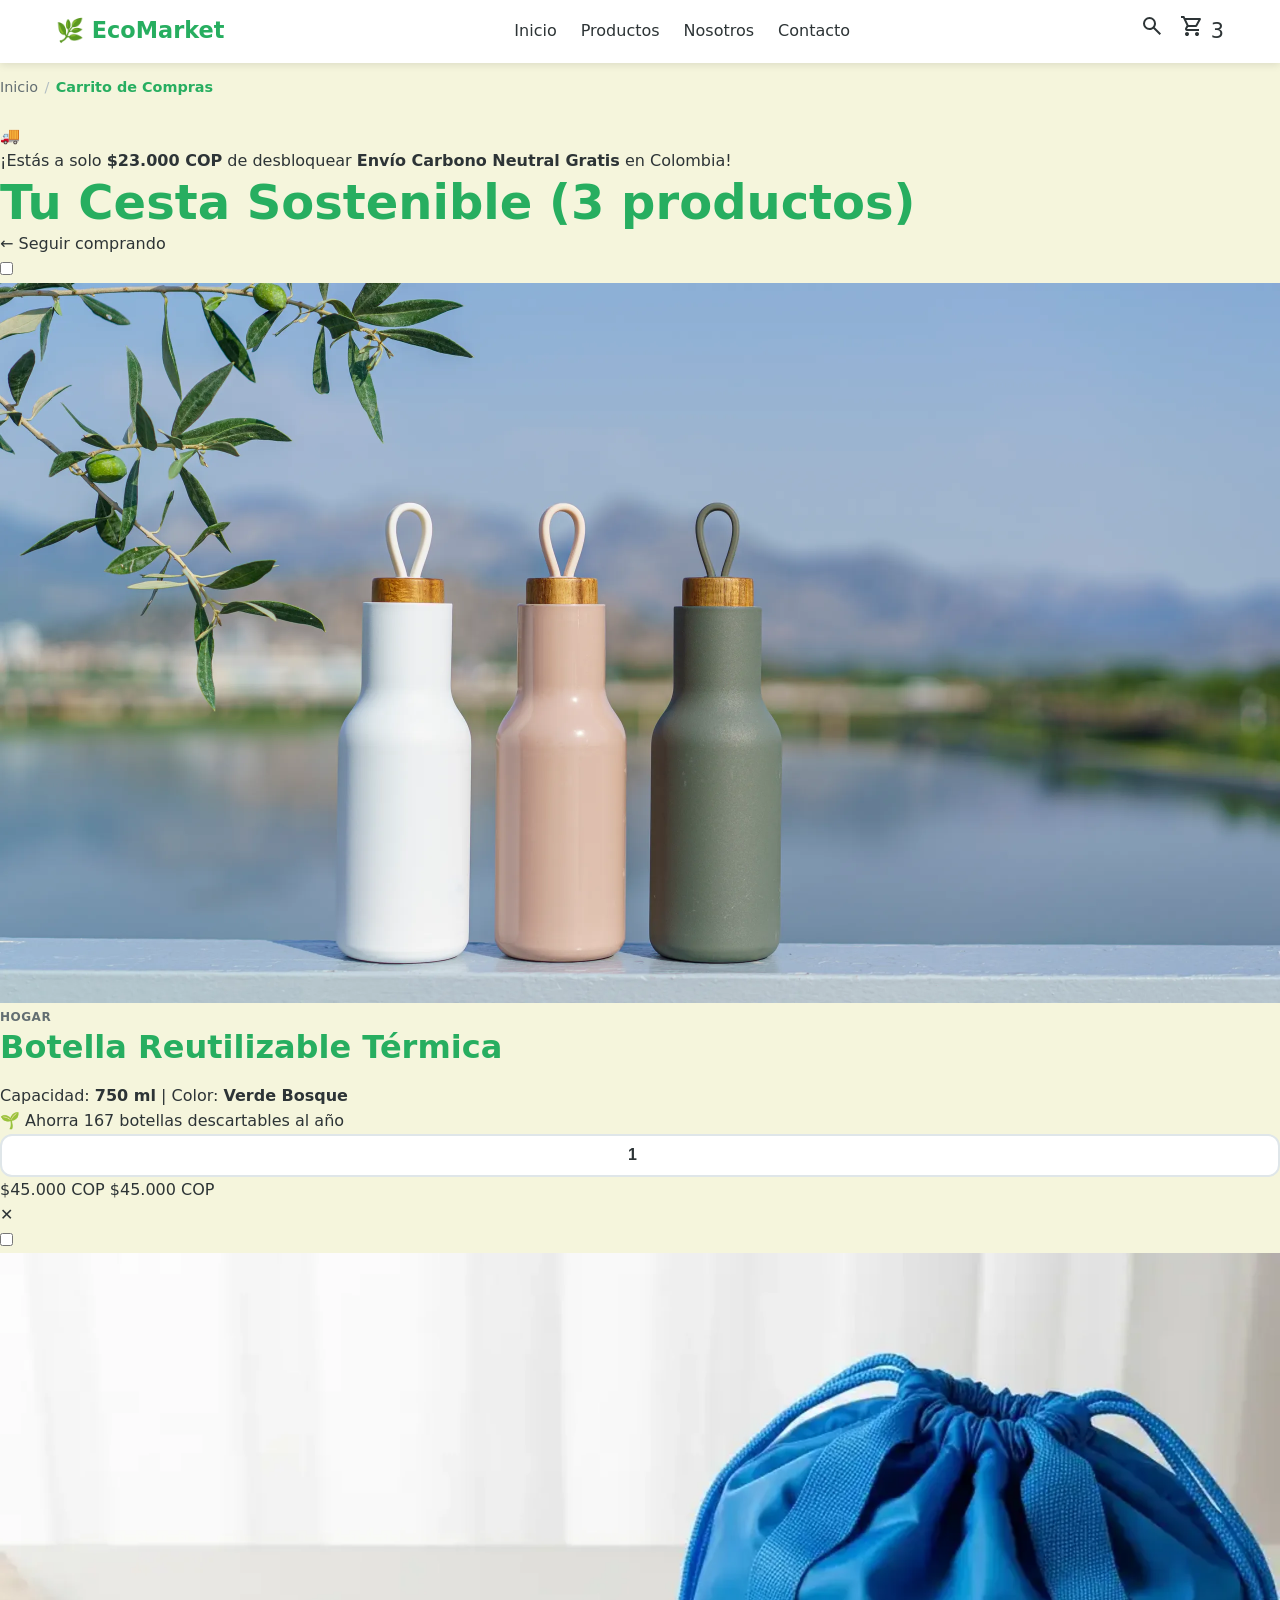
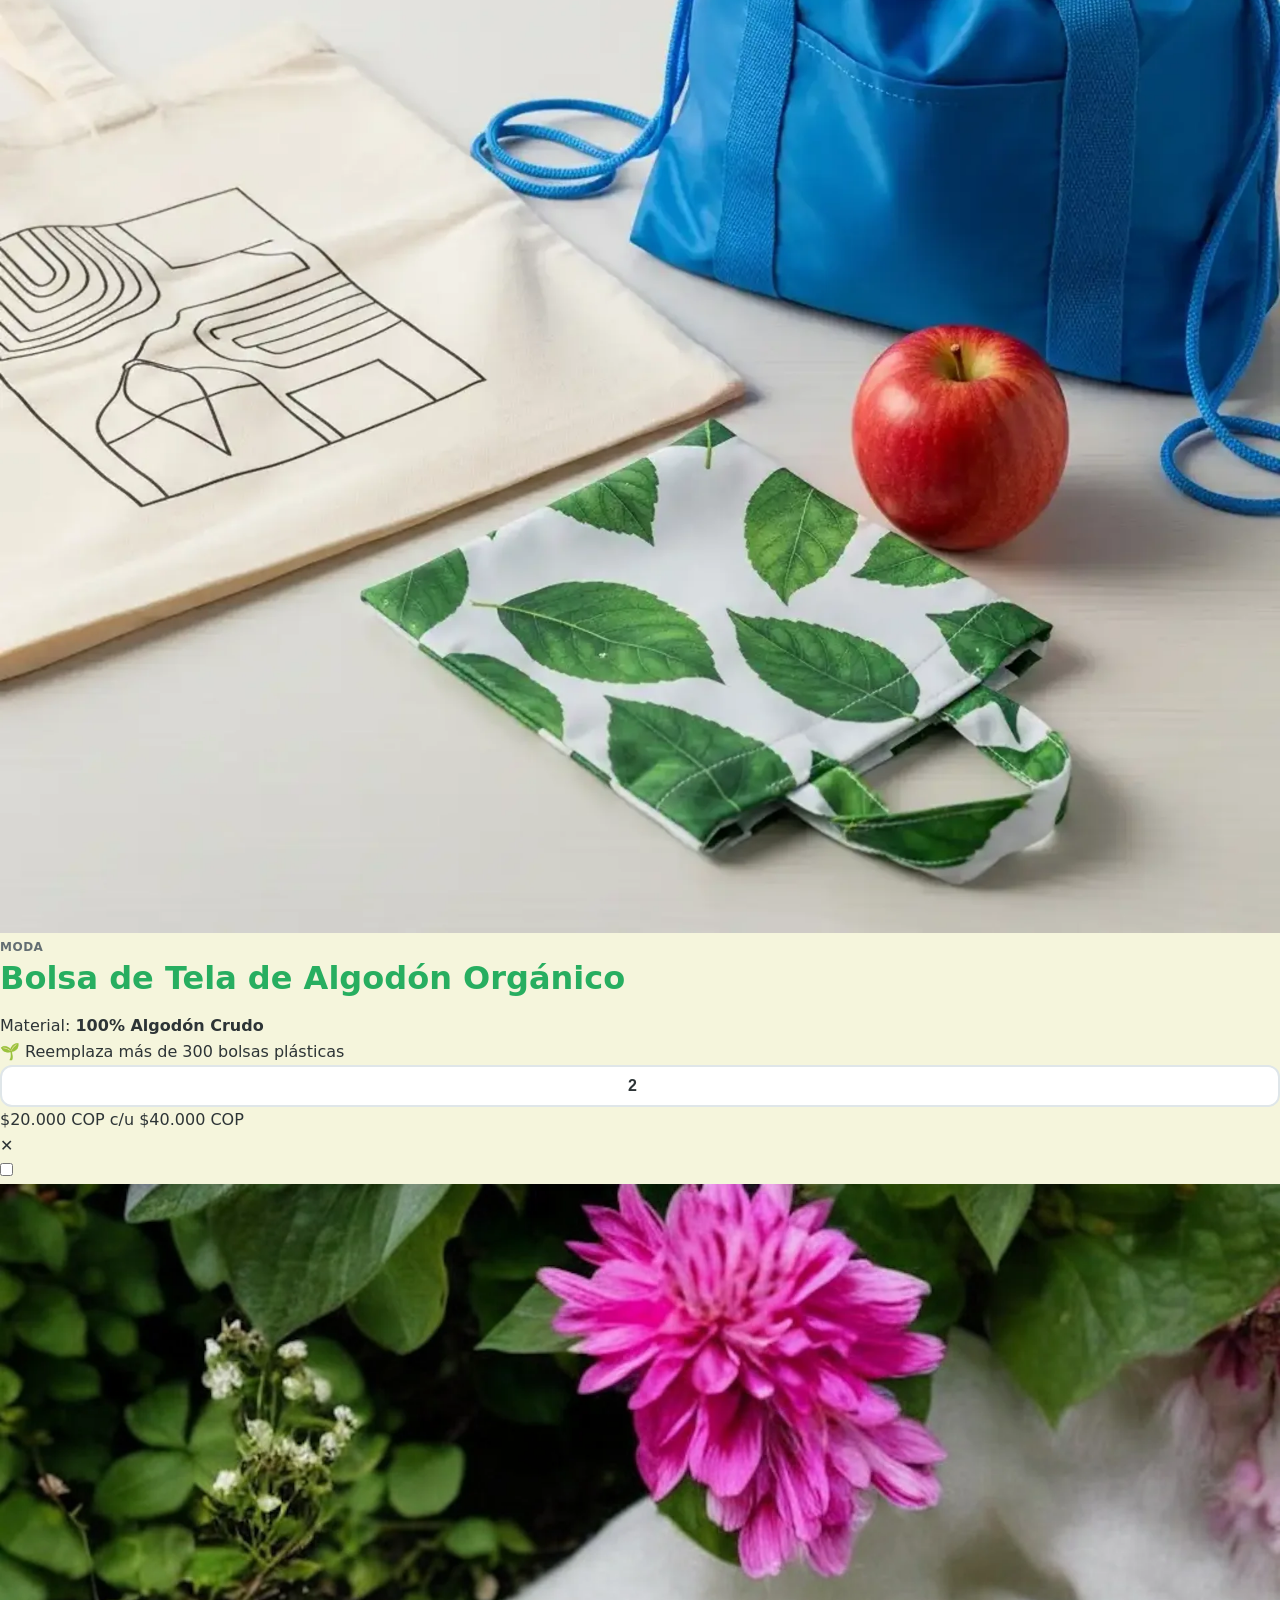
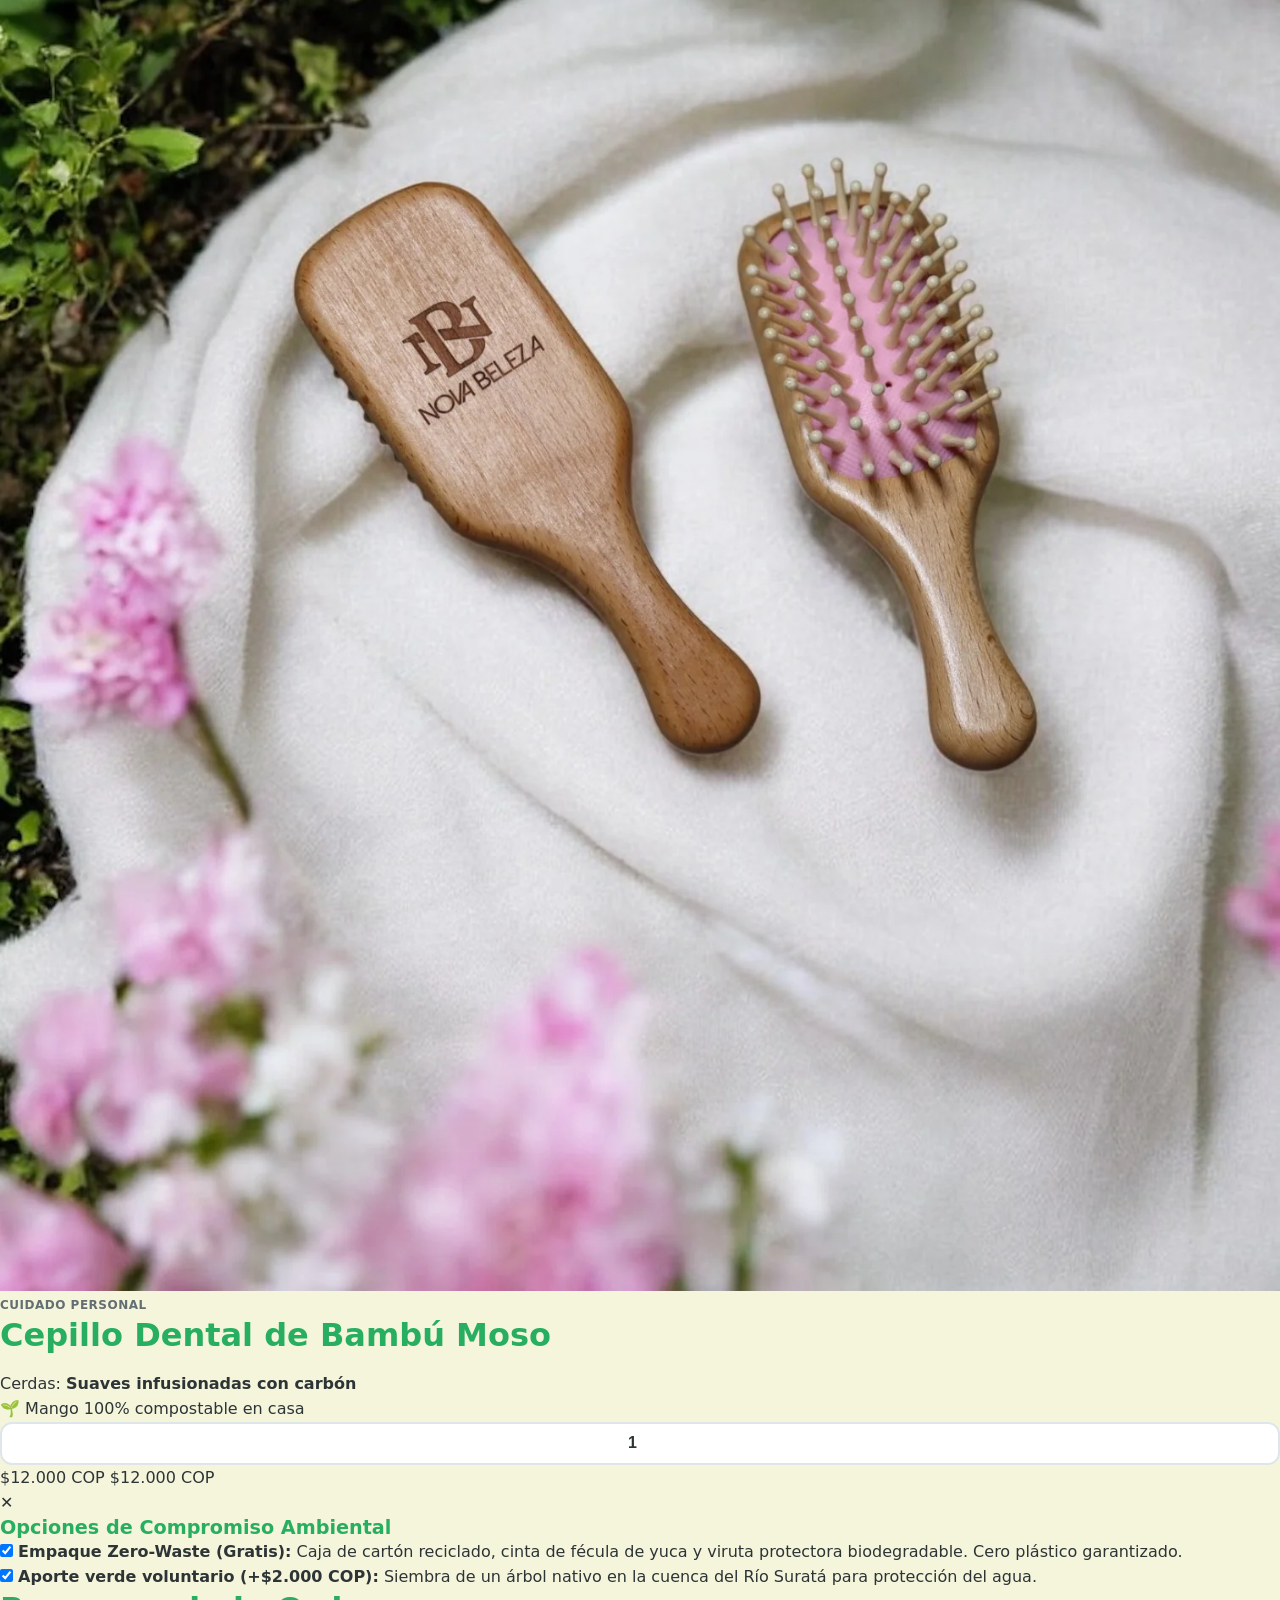
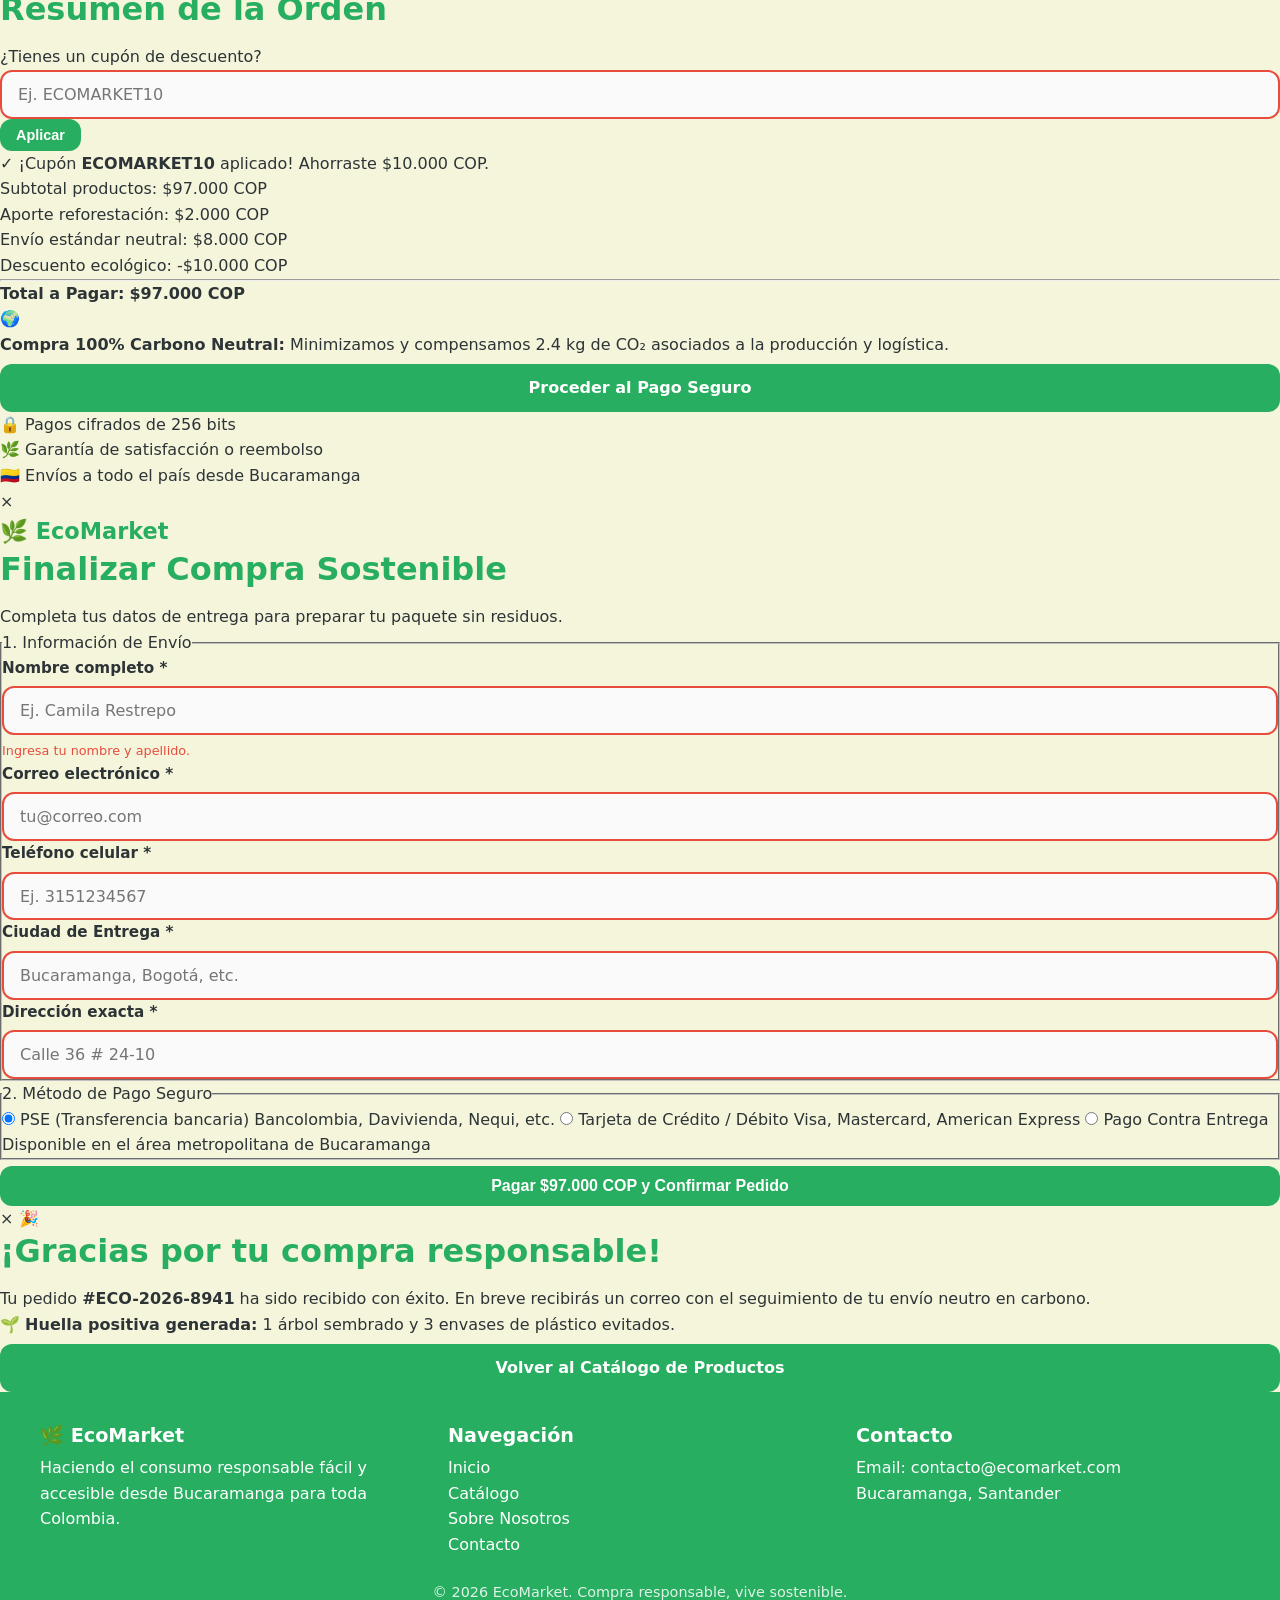
==== views/carrito.html @ 063dbfdc "feat(carrito): crear estructura semántica HTML para la vista del carrito de compras (views/carrito.h" ====
<!DOCTYPE html>
<html lang="es">
<head>
  <meta charset="UTF-8">
  <meta name="viewport" content="width=device-width, initial-scale=1.0">
  <meta name="description" content="Tu carrito de compras en EcoMarket. Revisa tus productos sostenibles y prepárate para un envío carbono neutral.">
  <title>EcoMarket | Carrito de Compras</title>
  <link rel="stylesheet" href="../css/main.css">
  <link rel="stylesheet" href="../css/layout.css">
  <link rel="stylesheet" href="../css/components.css">
  <link rel="stylesheet" href="../css/animations.css">
</head>
<body>

  <!-- Encabezado común -->
  <header class="header">
    <div class="header__inner">
      <a href="../index.html" class="logo">🌿 EcoMarket</a>

      <nav class="nav" aria-label="Navegación principal">
        <ul>
          <li><a href="../index.html">Inicio</a></li>
          <li><a href="productos.html">Productos</a></li>
          <li><a href="sobre-nosotros.html">Nosotros</a></li>
          <li><a href="contacto.html">Contacto</a></li>
        </ul>
      </nav>

      <div class="header__acciones">
        <a href="productos.html#buscador" aria-label="Buscar">
          <svg xmlns="http://www.w3.org/2000/svg" height="24px" viewBox="0 -960 960 960" width="24px" fill="currentColor"><path d="M784-120 532-372q-30 24-69 38t-83 14q-109 0-184.5-75.5T120-580q0-109 75.5-184.5T380-840q109 0 184.5 75.5T640-580q0 44-14 83t-38 69l252 252-56 56ZM380-400q75 0 127.5-52.5T560-580q0-75-52.5-127.5T380-760q-75 0-127.5 52.5T200-580q0 75 52.5 127.5T380-400Z"/></svg>
        </a>
        <a href="carrito.html" class="carrito-enlace activo" aria-label="Carrito de compras con 3 artículos">
          <svg xmlns="http://www.w3.org/2000/svg" height="24px" viewBox="0 -960 960 960" width="24px" fill="currentColor"><path d="M223.5-103.5Q200-127 200-160t23.5-56.5Q247-240 280-240t56.5 23.5Q360-193 360-160t-23.5 56.5Q313-80 280-80t-56.5-23.5Zm400 0Q600-127 600-160t23.5-56.5Q647-240 680-240t56.5 23.5Q760-193 760-160t-23.5 56.5Q713-80 680-80t-56.5-23.5ZM246-720l96 200h280l110-200H246Zm-38-80h590q23 0 35 20.5t1 41.5L692-482q-11 20-29.5 31T622-440H324l-44 80h480v80H280q-45 0-68-39.5t-2-78.5l54-98-144-304H40v-80h130l38 80Zm134 280h280-280Z"/></svg>
          <span class="carrito-contador">3</span>
        </a>
      </div>
    </div>
  </header>

  <main class="carrito-page">
    <!-- Migas de pan (Breadcrumbs) -->
    <nav class="migas-pan" aria-label="Ruta de navegación">
      <div class="migas-pan__inner">
        <a href="../index.html">Inicio</a>
        <span class="migas-pan__separador">/</span>
        <span aria-current="page">Carrito de Compras</span>
      </div>
    </nav>

    <!-- Barra de progreso para Envío Gratis -->
    <section class="envio-progreso-card" aria-label="Progreso para envío gratis">
      <div class="envio-progreso__texto">
        <span class="envio-icono">🚚</span>
        <p>¡Estás a solo <strong>$23.000 COP</strong> de desbloquear <strong>Envío Carbono Neutral Gratis</strong> en Colombia!</p>
      </div>
      <div class="barra-contenedor" role="progressbar" aria-valuenow="77" aria-valuemin="0" aria-valuemax="100">
        <div class="barra-relleno" style="width: 77%;"></div>
      </div>
    </section>

    <div class="carrito-layout">

      <!-- Columna Izquierda: Lista de Artículos -->
      <section class="carrito-articulos-seccion" aria-labelledby="titulo-carrito">
        <div class="carrito-articulos-header">
          <h1 id="titulo-carrito">Tu Cesta Sostenible (3 productos)</h1>
          <a href="productos.html" class="link-seguir-comprando">← Seguir comprando</a>
        </div>

        <div class="carrito-lista">

          <!-- Checkboxes ocultos para eliminar items en Pure CSS -->
          <input type="checkbox" id="eliminar-item-1" class="item-eliminar-check">
          <article class="carrito-item carrito-item--1">
            <img class="carrito-item__img" src="../img/products/Botella_Reutilizable.webp" alt="Botella Reutilizable Térmica">
            <div class="carrito-item__info">
              <span class="card__categoria">Hogar</span>
              <h2 class="carrito-item__titulo"><a href="producto.html">Botella Reutilizable Térmica</a></h2>
              <p class="carrito-item__variante">Capacidad: <strong>750 ml</strong> | Color: <strong>Verde Bosque</strong></p>
              <span class="badge badge--stock">En Stock</span>
              <p class="carrito-item__impacto">🌱 Ahorra 167 botellas descartables al año</p>
            </div>
            <div class="carrito-item__cantidad">
              <label for="cant-item-1" class="sr-only">Cantidad</label>
              <div class="cantidad-control">
                <input type="number" id="cant-item-1" class="cantidad-input" value="1" min="1" max="10">
              </div>
            </div>
            <div class="carrito-item__precio">
              <span class="precio-unitario">$45.000 COP</span>
              <span class="precio-subtotal">$45.000 COP</span>
            </div>
            <div class="carrito-item__accion">
              <label for="eliminar-item-1" class="btn-eliminar-item" title="Eliminar producto" aria-label="Eliminar Botella Reutilizable">✕</label>
            </div>
          </article>

          <input type="checkbox" id="eliminar-item-2" class="item-eliminar-check">
          <article class="carrito-item carrito-item--2">
            <img class="carrito-item__img" src="../img/products/Bolsa_de_tela.webp" alt="Bolsa de Tela de Algodón Orgánico">
            <div class="carrito-item__info">
              <span class="card__categoria">Moda</span>
              <h2 class="carrito-item__titulo"><a href="producto.html">Bolsa de Tela de Algodón Orgánico</a></h2>
              <p class="carrito-item__variante">Material: <strong>100% Algodón Crudo</strong></p>
              <span class="badge badge--stock">En Stock</span>
              <p class="carrito-item__impacto">🌱 Reemplaza más de 300 bolsas plásticas</p>
            </div>
            <div class="carrito-item__cantidad">
              <label for="cant-item-2" class="sr-only">Cantidad</label>
              <div class="cantidad-control">
                <input type="number" id="cant-item-2" class="cantidad-input" value="2" min="1" max="10">
              </div>
            </div>
            <div class="carrito-item__precio">
              <span class="precio-unitario">$20.000 COP c/u</span>
              <span class="precio-subtotal">$40.000 COP</span>
            </div>
            <div class="carrito-item__accion">
              <label for="eliminar-item-2" class="btn-eliminar-item" title="Eliminar producto" aria-label="Eliminar Bolsa de Tela">✕</label>
            </div>
          </article>

          <input type="checkbox" id="eliminar-item-3" class="item-eliminar-check">
          <article class="carrito-item carrito-item--3">
            <img class="carrito-item__img" src="../img/products/Capillo_de_Bambu.webp" alt="Cepillo Dental de Bambú">
            <div class="carrito-item__info">
              <span class="card__categoria">Cuidado Personal</span>
              <h2 class="carrito-item__titulo"><a href="producto.html">Cepillo Dental de Bambú Moso</a></h2>
              <p class="carrito-item__variante">Cerdas: <strong>Suaves infusionadas con carbón</strong></p>
              <span class="badge badge--stock">En Stock</span>
              <p class="carrito-item__impacto">🌱 Mango 100% compostable en casa</p>
            </div>
            <div class="carrito-item__cantidad">
              <label for="cant-item-3" class="sr-only">Cantidad</label>
              <div class="cantidad-control">
                <input type="number" id="cant-item-3" class="cantidad-input" value="1" min="1" max="10">
              </div>
            </div>
            <div class="carrito-item__precio">
              <span class="precio-unitario">$12.000 COP</span>
              <span class="precio-subtotal">$12.000 COP</span>
            </div>
            <div class="carrito-item__accion">
              <label for="eliminar-item-3" class="btn-eliminar-item" title="Eliminar producto" aria-label="Eliminar Cepillo de Bambú">✕</label>
            </div>
          </article>

        </div>

        <!-- Opciones de empaque y donación ecológica -->
        <section class="preferencias-eco-card">
          <h3 class="preferencias-eco__titulo">Opciones de Compromiso Ambiental</h3>
          <div class="preferencia-opcion">
            <input type="checkbox" id="empaque-zero-waste" class="checkbox-eco" checked>
            <label for="empaque-zero-waste" class="label-eco">
              <strong>Empaque Zero-Waste (Gratis):</strong> Caja de cartón reciclado, cinta de fécula de yuca y viruta protectora biodegradable. Cero plástico garantizado.
            </label>
          </div>
          <div class="preferencia-opcion">
            <input type="checkbox" id="donacion-arbol" class="checkbox-eco" checked>
            <label for="donacion-arbol" class="label-eco">
              <strong>Aporte verde voluntario (+$2.000 COP):</strong> Siembra de un árbol nativo en la cuenca del Río Suratá para protección del agua.
            </label>
          </div>
        </section>

      </section>

      <!-- Columna Derecha: Resumen de Pedido y Checkout -->
      <aside class="carrito-resumen-seccion" aria-labelledby="titulo-resumen">
        <div class="resumen-card">
          <h2 id="titulo-resumen" class="resumen-card__titulo">Resumen de la Orden</h2>

          <!-- Cupón de Descuento con :target en Pure CSS -->
          <div class="cupon-bloque">
            <label for="input-cupon" class="cupon-label">¿Tienes un cupón de descuento?</label>
            <form class="cupon-form" action="#cupon-aplicado">
              <input type="text" id="input-cupon" class="form-control input-cupon" placeholder="Ej. ECOMARKET10" required>
              <button type="submit" class="btn btn--small">Aplicar</button>
            </form>
            <div id="cupon-aplicado" class="alerta-cupon">
              ✓ ¡Cupón <strong>ECOMARKET10</strong> aplicado! Ahorraste $10.000 COP.
            </div>
          </div>

          <div class="resumen-filas">
            <div class="resumen-fila">
              <span>Subtotal productos:</span>
              <span class="resumen-valor">$97.000 COP</span>
            </div>
            <div class="resumen-fila">
              <span>Aporte reforestación:</span>
              <span class="resumen-valor">$2.000 COP</span>
            </div>
            <div class="resumen-fila">
              <span>Envío estándar neutral:</span>
              <span class="resumen-valor">$8.000 COP</span>
            </div>
            <div class="resumen-fila resumen-fila--descuento">
              <span>Descuento ecológico:</span>
              <span class="resumen-valor">-$10.000 COP</span>
            </div>
            <hr class="resumen-separador">
            <div class="resumen-fila resumen-fila--total">
              <strong>Total a Pagar:</strong>
              <strong class="resumen-total-destacado">$97.000 COP</strong>
            </div>
          </div>

          <!-- Distintivo de Huella Neutra -->
          <div class="eco-distintivo">
            <span class="eco-distintivo__icono">🌍</span>
            <p><strong>Compra 100% Carbono Neutral:</strong> Minimizamos y compensamos 2.4 kg de CO₂ asociados a la producción y logística.</p>
          </div>

          <!-- Botón hacia el Modal Checkout Pure CSS -->
          <a href="#checkout-modal" class="btn btn--full btn--checkout">Proceder al Pago Seguro</a>

          <!-- Garantías de compra protegida -->
          <div class="resumen-garantias">
            <div class="resumen-garantia-item">
              <span>🔒</span> <span>Pagos cifrados de 256 bits</span>
            </div>
            <div class="resumen-garantia-item">
              <span>🌿</span> <span>Garantía de satisfacción o reembolso</span>
            </div>
            <div class="resumen-garantia-item">
              <span>🇨🇴</span> <span>Envíos a todo el país desde Bucaramanga</span>
            </div>
          </div>
        </div>
      </aside>

    </div>
  </main>

  <!-- Modal Checkout con Pure CSS (:target) -->
  <div id="checkout-modal" class="modal-overlay" aria-hidden="true" role="dialog" aria-labelledby="modal-titulo">
    <div class="modal-contenido">
      <a href="#" class="modal-cerrar" aria-label="Cerrar modal">&times;</a>
      
      <div class="modal-header">
        <span class="logo">🌿 EcoMarket</span>
        <h2 id="modal-titulo">Finalizar Compra Sostenible</h2>
        <p class="modal-subtitulo">Completa tus datos de entrega para preparar tu paquete sin residuos.</p>
      </div>

      <form class="checkout-form" action="#pedido-confirmado">
        <fieldset class="checkout-fieldset">
          <legend class="checkout-legend">1. Información de Envío</legend>
          <div class="form-grupo">
            <label for="check-nombre">Nombre completo *</label>
            <input type="text" id="check-nombre" class="form-control" placeholder="Ej. Camila Restrepo" required minlength="3">
            <span class="form-ayuda">Ingresa tu nombre y apellido.</span>
          </div>

          <div class="checkout-dos-col">
            <div class="form-grupo">
              <label for="check-email">Correo electrónico *</label>
              <input type="email" id="check-email" class="form-control" placeholder="tu@correo.com" required>
            </div>
            <div class="form-grupo">
              <label for="check-tel">Teléfono celular *</label>
              <input type="tel" id="check-tel" class="form-control" placeholder="Ej. 3151234567" required pattern="[0-9]{10}">
            </div>
          </div>

          <div class="checkout-dos-col">
            <div class="form-grupo">
              <label for="check-ciudad">Ciudad de Entrega *</label>
              <input type="text" id="check-ciudad" class="form-control" placeholder="Bucaramanga, Bogotá, etc." required>
            </div>
            <div class="form-grupo">
              <label for="check-direccion">Dirección exacta *</label>
              <input type="text" id="check-direccion" class="form-control" placeholder="Calle 36 # 24-10" required>
            </div>
          </div>
        </fieldset>

        <fieldset class="checkout-fieldset">
          <legend class="checkout-legend">2. Método de Pago Seguro</legend>
          <div class="metodos-pago-grid">
            <label class="metodo-pago-card">
              <input type="radio" name="metodo-pago" value="pse" checked>
              <span class="metodo-pago-titulo">PSE (Transferencia bancaria)</span>
              <span class="metodo-pago-desc">Bancolombia, Davivienda, Nequi, etc.</span>
            </label>
            <label class="metodo-pago-card">
              <input type="radio" name="metodo-pago" value="tarjeta">
              <span class="metodo-pago-titulo">Tarjeta de Crédito / Débito</span>
              <span class="metodo-pago-desc">Visa, Mastercard, American Express</span>
            </label>
            <label class="metodo-pago-card">
              <input type="radio" name="metodo-pago" value="contraentrega">
              <span class="metodo-pago-titulo">Pago Contra Entrega</span>
              <span class="metodo-pago-desc">Disponible en el área metropolitana de Bucaramanga</span>
            </label>
          </div>
        </fieldset>

        <button type="submit" class="btn btn--full btn--confirmar">Pagar $97.000 COP y Confirmar Pedido</button>
      </form>
    </div>
  </div>

  <!-- Pantalla de Confirmación de Pedido (:target) -->
  <div id="pedido-confirmado" class="modal-overlay" role="dialog" aria-labelledby="exito-titulo">
    <div class="modal-contenido modal-contenido--exito">
      <a href="#" class="modal-cerrar" aria-label="Cerrar">&times;</a>
      <span class="exito-icono">🎉</span>
      <h2 id="exito-titulo">¡Gracias por tu compra responsable!</h2>
      <p class="exito-texto">Tu pedido <strong>#ECO-2026-8941</strong> ha sido recibido con éxito. En breve recibirás un correo con el seguimiento de tu envío neutro en carbono.</p>
      <div class="exito-resumen-caja">
        <p>🌱 <strong>Huella positiva generada:</strong> 1 árbol sembrado y 3 envases de plástico evitados.</p>
      </div>
      <a href="productos.html" class="btn btn--full">Volver al Catálogo de Productos</a>
    </div>
  </div>

  <!-- Pie de página común -->
  <footer class="footer">
    <div class="footer__inner">
      <div class="footer__col">
        <h3>🌿 EcoMarket</h3>
        <p>Haciendo el consumo responsable fácil y accesible desde Bucaramanga para toda Colombia.</p>
      </div>
      <div class="footer__col">
        <h3>Navegación</h3>
        <ul>
          <li><a href="../index.html">Inicio</a></li>
          <li><a href="productos.html">Catálogo</a></li>
          <li><a href="sobre-nosotros.html">Sobre Nosotros</a></li>
          <li><a href="contacto.html">Contacto</a></li>
        </ul>
      </div>
      <div class="footer__col">
        <h3>Contacto</h3>
        <p>Email: contacto@ecomarket.com</p>
        <p>Bucaramanga, Santander</p>
      </div>
    </div>
    <p class="footer__copy">&copy; 2026 EcoMarket. Compra responsable, vive sostenible.</p>
  </footer>

</body>
</html>
---- css/main.css ----
/*--Variables--*/

:root {
  --verde-claro: #2ecc71;
  --verde-oscuro: #27ae60;
  --beige: #f5f5dc;
  --texto: #2d3436;
  --blanco: #ffffff;
  --gris: #636e72;
  --rojo: #e74c3c;
  --radio: 12px;
  --sombra: 0 2px 8px rgba(0, 0, 0, 0.1);
  --max-ancho: 1200px;
}

/*--Reset--*/

*, *::before, *::after {
    margin: 0;
    padding: 0;
    box-sizing: border-box;
}

html { scroll-behavior: smooth; }

body {
    font-family: system-ui; -apple-system, "Segoe UI", Roboto, sans-serif;
    font-size: 1rem;
    line-height: 1.6;
    color: var(--texto);
    background: var(--beige);
}

img { max-width: 100%; display: block; }
a { color: inherit; text-decoration: none; }
ul { list-style: none;}

/*-- Tipografia-- */

h1, h2, h3 { line-height: 1.2; color: var(--verde-oscuro); }
h1 { font-size: 2rem; }
h2 { font-size: 1.6rem; margin-bottom: 1rem;}
h3 { font-size: 1.2rem; }

@media (min-width: 1024px) {
    h1 { font-size: 3rem; }
    h2 { font-size: 2rem; }
}
---- css/layout.css ----
/*--Header--*/
.header {
    background: var(--blanco);
    box-shadow: var(--sombra);
    position: sticky;
    top: 0;
    z-index: 100;
}

.header__inner {
    max-width: var(--max-ancho);
    margin: 0 auto;
    padding: 0.8rem 1rem;
    display: flex;
    align-items: center;
    justify-content: space-between;
    flex-wrap: wrap;
    gap: 0.5rem;
}

.logo {
    font-size: 1.4rem;
    font-weight: 700;
    color: var(--verde-oscuro);
}

.header__acciones {
    display: flex;
    gap: 1rem;
    font-size: 1.3rem;
}

/*--Menu: siempre visible, en una fila aparte en movil--*/
.nav {
    width: 100%;
    order: 3;
}

.nav ul {
    display: flex;
    flex-wrap: wrap;
    justify-content: center;
    gap: 0.4rem 1.2rem;
}

.nav a {
    display: block;
    padding: 0.3rem 0;
    font-weight: 500;
    border-bottom: 2px solid transparent;
    transition: color 0.3s, border-color 0.3s;
}

.nav a:hover,
.nav a.active {
    color: var(--verde-oscuro);
    border-color: var(--verde-oscuro);
}

/*--Hero--*/
.hero {
    min-height: 70vh;
    display: flex;
    align-items: center;
    justify-content: center;
    text-align: center;
    padding: 2rem 1rem;
    background:
        linear-gradient(rgba(0, 0, 0, 0.45), rgba(0, 0, 0, 0.45)),
        url("../img/hero/hero.jpg") center / cover no-repeat;
    color: var(--blanco);
}

.hero h1 {
    color: var(--blanco);
    margin-bottom: 1rem;
}

.hero p {
    margin-bottom: 1.5rem;
    font-size: 1.1rem;
}

/*--Destacados--*/
.destacados {
    max-width: var(--max-ancho);
    margin: 0 auto;
    padding: 3rem 1rem;
}

.destacados h2 {
    text-align: center;
}

.grid-destacados {
    display: grid;
    grid-template-columns: 1fr;
    gap: 1.5rem;
}

/*--Footer--*/
.footer {
    background: var(--verde-oscuro);
    color: var(--blanco);
    padding: 2rem 1rem 1rem;
}

.footer h3 {
    color: var(--blanco);
    margin-bottom: 0.5rem;
}

.footer__inner {
    max-width: var(--max-ancho);
    margin: 0 auto;
    display: grid;
    grid-template-columns: 1fr;
    gap: 1.5rem;
}

.footer a:hover {
    text-decoration: underline;
}

.footer__copy {
    text-align: center;
    margin-top: 1.5rem;
    font-size: 0.9rem;
    opacity: 0.85;
}

/*--Tablet--*/
@media (min-width: 600px) {
    .grid-destacados { grid-template-columns: repeat(2, 1fr); }
    .footer__inner { grid-template-columns: repeat(3, 1fr); }
}

/*--Desktop--*/
@media (min-width: 900px) {
    .header__inner { flex-wrap: nowrap; }
    .nav { width: auto; order: 0; }
    .nav ul { flex-wrap: nowrap; gap: 1.5rem; }
    .grid-destacados { grid-template-columns: repeat(3, 1fr); }
}
/*--Catálogo--*/
.catalogo-layout {
  max-width: var(--max-ancho);
  margin: 0 auto;
  padding: 2rem 1rem 3rem;
}

.buscador-bar {
  margin-bottom: 2rem;
}

.buscador-bar__inner {
  display: flex;
  justify-content: center;
}

.catalogo-grid-container {
  flex: 1;
  width: 100%;
}

/* Grid base en móvil */
.grid-productos {
  display: grid;
  grid-template-columns: 1fr;
  gap: 1.5rem;
}

/* Tablet (2 columnas) */
@media (min-width: 600px) {
  .grid-productos {
    grid-template-columns: repeat(2, 1fr);
  }
}

/* Desktop (4 columnas) */
@media (min-width: 1024px) {
  .catalogo-contenido {
    display: flex;
    flex-direction: row;
    align-items: flex-start;
    gap: 2rem;
  }

  .sidebar-filtros {
    width: 260px;
    flex-shrink: 0;
    position: sticky;
    top: 90px;
  }

  .grid-productos {
    grid-template-columns: repeat(4, 1fr);
  }
}

/*--Sobre Nosotros--*/
.nosotros-page {
  max-width: var(--max-ancho);
  margin: 0 auto;
  padding: 2.5rem 1rem 4rem;
  display: flex;
  flex-direction: column;
  gap: 4rem;
}

.seccion-titulo {
  text-align: center;
  margin-bottom: 2rem;
}

/* Historia (Layout Flexbox Mobile-First) */
.historia-inner {
  display: flex;
  flex-direction: column;
  gap: 2rem;
  align-items: center;
  background: var(--blanco);
  padding: 1.5rem;
  border-radius: var(--radio);
  box-shadow: var(--sombra);
}

.historia__imagen-wrapper {
  width: 100%;
  flex: 1;
}

.historia__img {
  width: 100%;
  height: 280px;
  object-fit: cover;
  border-radius: var(--radio);
}

.historia__texto {
  flex: 1;
  display: flex;
  flex-direction: column;
  align-items: flex-start;
  gap: 1rem;
}

/* Principios Ecológicos Grid */
.principios-grid {
  display: grid;
  grid-template-columns: 1fr;
  gap: 1.5rem;
}

/* Testimonios (Carrusel CSS con scroll-snap) */
.testimonios-carrusel {
  display: flex;
  gap: 1.5rem;
  overflow-x: auto;
  scroll-snap-type: x mandatory;
  padding: 0.5rem 0.25rem 1.2rem;
  scrollbar-width: thin;
  scrollbar-color: var(--verde-oscuro) transparent;
}

/*--Página de Contacto--*/
.contacto-page {
  max-width: var(--max-ancho);
  margin: 0 auto;
  padding: 2.5rem 1rem 4rem;
}

.contacto-encabezado {
  text-align: center;
  max-width: 680px;
  margin: 0 auto 2.5rem;
}

.contacto-encabezado h1 {
  margin-bottom: 0.6rem;
}

.contacto-grid {
  display: grid;
  grid-template-columns: 1fr;
  gap: 2rem;
  align-items: start;
}

@media (min-width: 600px) {
  .principios-grid {
    grid-template-columns: repeat(2, 1fr);
  }

  .historia-inner {
    padding: 2.2rem;
  }

  .historia__img {
    height: 340px;
  }
}

@media (min-width: 900px) {
  .historia-inner {
    flex-direction: row;
    gap: 2.5rem;
  }

  .principios-grid {
    grid-template-columns: repeat(4, 1fr);
  }

  .testimonios-carrusel {
    display: grid;
    grid-template-columns: repeat(3, 1fr);
    overflow-x: visible;
  }

  .contacto-grid {
    grid-template-columns: 1fr 1fr;
  }
}

/*--Página de Detalle de Producto--*/
.producto-page {
  max-width: var(--max-ancho);
  margin: 0 auto;
  padding: 1.5rem 1rem 4rem;
}

.producto-layout {
  display: grid;
  grid-template-columns: 1fr;
  gap: 2rem;
  background: var(--blanco);
  padding: 1.5rem;
  border-radius: var(--radio);
  box-shadow: var(--sombra);
  margin-bottom: 3.5rem;
}

.producto-detalles-seccion,
.producto-reviews-seccion,
.producto-relacionados-seccion {
  margin-bottom: 3.5rem;
}

.reviews-grid {
  display: grid;
  grid-template-columns: 1fr;
  gap: 1.5rem;
}

@media (min-width: 600px) {
  .producto-layout {
    padding: 2.5rem;
  }

  .reviews-grid {
    grid-template-columns: repeat(2, 1fr);
  }
}

@media (min-width: 900px) {
  .producto-layout {
    grid-template-columns: 1fr 1.15fr;
    gap: 3rem;
    align-items: start;
  }

  .reviews-grid {
    grid-template-columns: repeat(3, 1fr);
  }
}
---- css/components.css ----
/*--Botones--*/
.btn {
    display: inline-block;
    padding: 0.7rem 1.4rem;
    background: var(--verde-oscuro);
    color: var(--blanco);
    border: none;
    border-radius: var(--radio);
    font-size: 1rem;
    font-weight: 600;
    cursor: pointer;
    transition: background 0.3s, transform 0.2s;
}

.btn:hover {
    background: var(--verde-claro);
    transform: scale(1.03);
}

.btn--outline {
    background: transparent;
    color: var(--verde-oscuro);
    border: 2px solid var(--verde-oscuro);
}

.btn--outline:hover {
    background: var(--verde-oscuro);
    color: var(--blanco);
}

/*--Tarjeta--*/
.card {
    background: var(--blanco);
    border-radius: var(--radio);
    box-shadow: var(--sombra);
    overflow: hidden;
    display: flex;
    flex-direction: column;
}

.card__img {
    width: 100%;
    height: 200px;
    object-fit: cover;
}

.card__body {
    padding: 1rem;
    display: flex;
    flex-direction: column;
    gap: 0.5rem;
    flex: 1;
}

.card__body .btn {
    margin-top: auto;
    text-align: center;
}




/*-- COMPONENTES DE CATÁLOGO-- */



/* Buscador superior */
.input-search {
  width: 100%;
  max-width: 600px;
  padding: 0.8rem 1.2rem;
  border: 2px solid transparent;
  background: var(--blanco);
  border-radius: 50px;
  box-shadow: var(--sombra);
  font-size: 1rem;
  outline: none;
  transition: border-color 0.3s ease;
}

.input-search:focus {
  border-color: var(--verde-oscuro);
}

/* Grupos del barra lateral*/
.filtro-grupo {
  border: none;
  margin-bottom: 1.5rem;
  display: flex;
  flex-direction: column;
  gap: 0.6rem;
}

.filtro-grupo__titulo {
  font-weight: 600;
  color: var(--verde-oscuro);
  font-size: 0.95rem;
  display: block;
  margin-bottom: 0.3rem;
}

.filtro-opcion {
  display: flex;
  align-items: center;
  gap: 0.5rem;
  font-size: 0.95rem;
  cursor: pointer;
}

.filtro-opcion input {
  accent-color: var(--verde-oscuro);
}

.input-range {
  width: 100%;
  accent-color: var(--verde-oscuro);
  cursor: pointer;
}

.rango-valores {
  display: flex;
  justify-content: space-between;
  font-size: 0.8rem;
  color: var(--gris);
}

/* Adaptación de Card de Producto */
.card--producto {
  position: relative;
}

.card__categoria {
  font-size: 0.75rem;
  text-transform: uppercase;
  color: var(--gris);
  font-weight: 700;
  letter-spacing: 0.5px;
}

.card__titulo {
  font-size: 1.05rem;
}

.card__precio {
  font-size: 1.15rem;
  font-weight: 700;
  color: var(--verde-oscuro);
  margin-top: 0.2rem;
}
.btn--small {
  padding: 0.5rem 1rem;
  font-size: 0.9rem;
}

/* Insignias de Stock */
.badge {
  position: absolute;
  top: 10px;
  left: 10px;
  padding: 0.25rem 0.6rem;
  border-radius: 20px;
  font-size: 0.75rem;
  font-weight: 700;
  color: var(--blanco);
  z-index: 2;
}

.badge--stock {
  background: var(--verde-oscuro);
}

.badge--agotado {
  background: var(--rojo);
}

/* Botón Favorito Interactivo */
.fav-toggle {
  position: absolute;
  opacity: 0;
  pointer-events: none;
}

.btn-favorito {
  position: absolute;
  top: 10px;
  right: 10px;
  background: rgba(255, 255, 255, 0.9);
  width: 32px;
  height: 32px;
  border-radius: 50%;
  display: flex;
  align-items: center;
  justify-content: center;
  cursor: pointer;
  z-index: 2;
  font-size: 1rem;
  color: var(--gris);
  transition: transform 0.2s ease, color 0.2s ease;
  user-select: none;
}

.btn-favorito:hover {
  transform: scale(1.15);
}

/* Al marcar el checkbox oculto, el corazón cambia a rojo */
.fav-toggle:checked + .btn-favorito {
  color: var(--rojo);
}

/* Soporte :active adicional */
.btn-favorito:active {
  transform: scale(0.9);
}

/* Paginación Visual */
.paginacion {
  margin-top: 3rem;
  display: flex;
  justify-content: center;
  align-items: center;
  gap: 0.5rem;
  flex-wrap: wrap;
}

.paginacion__lista {
  display: flex;
  gap: 0.3rem;
}

.paginacion__btn,
.paginacion__link {
  display: inline-block;
  padding: 0.5rem 0.9rem;
  background: var(--blanco);
  border-radius: var(--radio);
  box-shadow: var(--sombra);
  font-weight: 600;
  font-size: 0.9rem;
  transition: background 0.2s, color 0.2s;
}

.paginacion__link--active,
.paginacion__link:hover:not(.paginacion__link--active),
.paginacion__btn:hover:not(.paginacion__btn--disabled) {
  background: var(--verde-oscuro);
  color: var(--blanco);
}

.paginacion__btn--disabled {
  opacity: 0.5;
  pointer-events: none;
  cursor: not-allowed;
}

/*-- COMPONENTES DE SOBRE NOSOTROS --*/
.historia__texto .badge {
  position: static;
  display: inline-block;
}

.principio-card {
  background: var(--blanco);
  padding: 1.8rem 1.4rem;
  border-radius: var(--radio);
  box-shadow: var(--sombra);
  text-align: center;
  display: flex;
  flex-direction: column;
  align-items: center;
  gap: 0.8rem;
}

.principio-icon {
  width: 64px;
  height: 64px;
  margin-bottom: 0.3rem;
}

.testimonio-card {
  background: var(--blanco);
  padding: 1.8rem;
  border-radius: var(--radio);
  box-shadow: var(--sombra);
  display: flex;
  flex-direction: column;
  justify-content: space-between;
  gap: 1.2rem;
  min-width: 280px;
  flex: 0 0 85%;
  scroll-snap-align: center;
}

@media (min-width: 600px) {
  .testimonio-card {
    flex: 0 0 48%;
  }
}

@media (min-width: 900px) {
  .testimonio-card {
    min-width: 0;
    flex: 1;
  }
}

.testimonio-estrellas {
  color: #f39c12;
  font-size: 1.2rem;
  letter-spacing: 2px;
}

.testimonio-texto {
  font-style: italic;
  color: var(--texto);
}

.testimonio-autor {
  display: flex;
  align-items: center;
  gap: 0.9rem;
  margin-top: auto;
}

.testimonio-avatar {
  width: 48px;
  height: 48px;
  border-radius: 50%;
  flex-shrink: 0;
}

.testimonio-autor h4 {
  color: var(--verde-oscuro);
  font-size: 1rem;
}

.testimonio-autor span {
  font-size: 0.85rem;
  color: var(--gris);
}

/*-- COMPONENTES DE CONTACTO --*/
.contacto-card,
.ubicacion-card {
  background: var(--blanco);
  padding: 2rem 1.5rem;
  border-radius: var(--radio);
  box-shadow: var(--sombra);
}

.contacto-nota {
  color: var(--gris);
  font-size: 0.92rem;
  margin-bottom: 1.5rem;
}

.formulario-contacto {
  display: flex;
  flex-direction: column;
  gap: 1.2rem;
}

.form-grupo {
  display: flex;
  flex-direction: column;
  gap: 0.4rem;
}

.form-grupo label {
  font-weight: 600;
  font-size: 0.95rem;
  color: var(--texto);
}

.form-control {
  width: 100%;
  padding: 0.8rem 1rem;
  border: 2px solid #dfe6e9;
  border-radius: var(--radio);
  font-family: inherit;
  font-size: 1rem;
  color: var(--texto);
  background: #fafafa;
  outline: none;
  transition: border-color 0.3s ease, box-shadow 0.3s ease, background 0.3s ease;
}

.form-control:focus {
  background: var(--blanco);
}

/* Validación visual con :valid e :invalid */
.form-control:invalid {
  border-color: var(--rojo);
}

.form-control:valid {
  border-color: var(--verde-oscuro);
  background: #f4fbf7;
}

.form-control:focus:invalid {
  box-shadow: 0 0 0 3px rgba(231, 76, 60, 0.18);
}

.form-control:focus:valid {
  box-shadow: 0 0 0 3px rgba(39, 174, 96, 0.2);
}

.form-ayuda {
  font-size: 0.8rem;
  color: var(--gris);
}

.form-control:invalid + .form-ayuda {
  color: var(--rojo);
}

.form-control:valid + .form-ayuda {
  color: var(--verde-oscuro);
}

.btn--full {
  width: 100%;
  text-align: center;
  margin-top: 0.4rem;
}

/* Mensaje de confirmación sin JS usando :target */
.alerta-exito {
  display: none;
  padding: 0.9rem 1rem;
  background: #e8f8f0;
  border: 2px solid var(--verde-oscuro);
  border-radius: var(--radio);
  color: var(--verde-oscuro);
  font-weight: 600;
  text-align: center;
}

.alerta-exito:target {
  display: block;
}

/* Mapa de ubicación e info */
.mapa-contenedor {
  margin: 1.2rem 0;
  border-radius: var(--radio);
  overflow: hidden;
  border: 2px solid #e8f8f0;
}

.mapa-img {
  width: 100%;
  height: auto;
  display: block;
}

.mapa-caption {
  padding: 0.65rem 1rem;
  background: #f4fbf7;
  font-size: 0.9rem;
  font-weight: 600;
  color: var(--verde-oscuro);
  text-align: center;
}

.info-contacto-lista {
  display: flex;
  flex-direction: column;
  gap: 0.8rem;
  margin-bottom: 1.5rem;
}

.info-item {
  display: flex;
  flex-direction: column;
  font-size: 0.95rem;
}

.info-item strong {
  color: var(--verde-oscuro);
}

.redes-contacto h3 {
  font-size: 1.1rem;
  margin-bottom: 0.8rem;
}

.redes-iconos {
  display: flex;
  gap: 1rem;
  flex-wrap: wrap;
}

.red-social-btn {
  width: 46px;
  height: 46px;
  border-radius: 50%;
  background: #e8f8f0;
  color: var(--verde-oscuro);
  display: flex;
  align-items: center;
  justify-content: center;
  box-shadow: var(--sombra);
}

.red-social-btn img {
  width: 22px;
  height: 22px;
}

/*-- COMPONENTES DE DETALLE DE PRODUCTO --*/

/* Migas de pan */
.migas-pan {
  padding: 0.8rem 0 1.5rem;
  font-size: 0.9rem;
}

.migas-pan__inner {
  display: flex;
  flex-wrap: wrap;
  align-items: center;
  gap: 0.4rem;
  color: var(--gris);
}

.migas-pan a {
  color: var(--gris);
  transition: color 0.2s ease;
}

.migas-pan a:hover {
  color: var(--verde-oscuro);
  text-decoration: underline;
}

.migas-pan__separador {
  color: #b2bec3;
}

.migas-pan span[aria-current="page"] {
  color: var(--verde-oscuro);
  font-weight: 600;
}

/* Galería de Producto Interactiva con Pure CSS */
.producto-galeria {
  display: flex;
  flex-direction: column;
  gap: 1rem;
  position: relative;
}

.galeria-radio {
  position: absolute;
  opacity: 0;
  pointer-events: none;
}

.galeria-visor {
  position: relative;
  border-radius: var(--radio);
  overflow: hidden;
  background: #fafafa;
  border: 1px solid #ebebeb;
}

.galeria-visor__img {
  width: 100%;
  height: 380px;
  object-fit: cover;
  display: none;
  transition: transform 0.4s ease;
}

.galeria-visor:hover .galeria-visor__img {
  transform: scale(1.04);
}

/* Control visual según radio button activo */
#galeria-1:checked ~ .galeria-visor .galeria-visor__img--1,
#galeria-2:checked ~ .galeria-visor .galeria-visor__img--2,
#galeria-3:checked ~ .galeria-visor .galeria-visor__img--3 {
  display: block;
  animation: aparecer 0.4s ease;
}

.galeria-miniaturas {
  display: flex;
  gap: 0.8rem;
}

.miniatura-label {
  display: block;
  cursor: pointer;
  border-radius: 8px;
  overflow: hidden;
  border: 2px solid transparent;
  transition: border-color 0.2s ease, transform 0.2s ease;
}

.miniatura-label:hover {
  border-color: var(--verde-oscuro);
  transform: translateY(-2px);
}

#galeria-1:checked ~ .galeria-miniaturas label[for="galeria-1"],
#galeria-2:checked ~ .galeria-miniaturas label[for="galeria-2"],
#galeria-3:checked ~ .galeria-miniaturas label[for="galeria-3"] {
  border-color: var(--verde-oscuro);
  box-shadow: 0 0 0 2px var(--verde-claro);
  transform: translateY(-2px);
}

.miniatura {
  width: 72px;
  height: 72px;
  object-fit: cover;
  display: block;
  background: #fafafa;
}

/* Información del Producto */
.producto-info {
  display: flex;
  flex-direction: column;
  gap: 1rem;
}

.producto-info__titulo {
  font-size: 1.6rem;
  color: var(--texto);
}

@media (min-width: 900px) {
  .producto-info__titulo {
    font-size: 2rem;
  }
}

.producto-info__calificacion {
  display: flex;
  align-items: center;
  gap: 0.5rem;
  font-size: 0.95rem;
}

.calificacion-promedio {
  font-weight: 700;
  color: var(--texto);
}

.calificacion-conteo {
  color: var(--gris);
  text-decoration: underline;
  transition: color 0.2s ease;
}

.calificacion-conteo:hover {
  color: var(--verde-oscuro);
}

/* Precios */
.producto-info__precio-bloque {
  display: flex;
  align-items: center;
  gap: 0.8rem;
}

.producto-precio-actual {
  font-size: 1.8rem;
  font-weight: 800;
  color: var(--verde-oscuro);
}

.producto-precio-anterior {
  font-size: 1.2rem;
  color: var(--gris);
  text-decoration: line-through;
}

.badge--descuento {
  position: static;
  background: var(--rojo);
  font-size: 0.85rem;
  padding: 0.2rem 0.6rem;
}

/* Caja de Impacto Ecológico */
.impacto-ecologico-box {
  display: flex;
  align-items: center;
  gap: 0.8rem;
  background: #eafaf1;
  border-left: 4px solid var(--verde-oscuro);
  padding: 0.9rem 1.1rem;
  border-radius: 6px;
  font-size: 0.92rem;
  color: #1e6b37;
}

.impacto-icono {
  font-size: 1.5rem;
}

.producto-info__descripcion {
  color: var(--texto);
  line-height: 1.7;
  font-size: 1rem;
}

/* Selectores de Atributos */
.producto-form {
  display: flex;
  flex-direction: column;
  gap: 1.2rem;
  margin-top: 0.5rem;
}

.selector-grupo {
  border: none;
  display: flex;
  flex-direction: column;
  gap: 0.5rem;
}

.selector-titulo {
  font-weight: 700;
  font-size: 0.92rem;
  color: var(--texto);
}

.selector-opciones {
  display: flex;
  gap: 0.6rem;
  flex-wrap: wrap;
}

.selector-input {
  position: absolute;
  opacity: 0;
  pointer-events: none;
}

.selector-chip {
  padding: 0.45rem 1rem;
  border: 2px solid #dfe6e9;
  border-radius: 20px;
  background: var(--blanco);
  font-size: 0.9rem;
  font-weight: 600;
  cursor: pointer;
  transition: all 0.2s ease;
  user-select: none;
}

.selector-chip:hover {
  border-color: var(--verde-oscuro);
}

.selector-input:checked + .selector-chip {
  background: var(--verde-oscuro);
  color: var(--blanco);
  border-color: var(--verde-oscuro);
}

/* Selector de Colores */
.selector-colores {
  display: flex;
  gap: 0.8rem;
  align-items: center;
}

.color-input {
  position: absolute;
  opacity: 0;
  pointer-events: none;
}

.color-muestra {
  width: 32px;
  height: 32px;
  border-radius: 50%;
  cursor: pointer;
  border: 2px solid transparent;
  outline: 2px solid transparent;
  transition: transform 0.2s ease, outline-color 0.2s ease;
  user-select: none;
}

.color-muestra:hover {
  transform: scale(1.1);
}

.color-muestra--verde {
  background-color: #27ae60;
}

.color-muestra--acero {
  background-color: #bdc3c7;
}

.color-muestra--beige {
  background-color: #d7ccc8;
}

.color-input:checked + .color-muestra {
  outline-color: var(--verde-oscuro);
  outline-offset: 3px;
}

/* Acciones de Compra */
.producto-acciones {
  display: flex;
  gap: 0.8rem;
  align-items: center;
}

.cantidad-selector {
  width: 80px;
}

.cantidad-input {
  width: 100%;
  padding: 0.65rem 0.5rem;
  border: 2px solid #dfe6e9;
  border-radius: var(--radio);
  font-size: 1rem;
  font-weight: 700;
  text-align: center;
  color: var(--texto);
  outline: none;
}

.cantidad-input:focus {
  border-color: var(--verde-oscuro);
}

.btn--carrito {
  flex: 1;
  text-align: center;
}

.btn--comprar-ahora {
  width: 100%;
  text-align: center;
}

/* Garantías Ecológicas */
.garantias-lista {
  display: flex;
  flex-direction: column;
  gap: 0.8rem;
  padding-top: 1rem;
  border-top: 1px solid #eee;
  margin-top: 0.5rem;
}

.garantia-item {
  display: flex;
  align-items: flex-start;
  gap: 0.8rem;
  font-size: 0.9rem;
  color: var(--texto);
}

.garantia-icono {
  font-size: 1.2rem;
  line-height: 1;
}

/* Acordeón Pure CSS con <details> y <summary> */
.acordeon-contenedor {
  display: flex;
  flex-direction: column;
  gap: 1rem;
}

.acordeon-item {
  background: var(--blanco);
  border-radius: var(--radio);
  box-shadow: var(--sombra);
  overflow: hidden;
  border: 1px solid #f0f0f0;
}

.acordeon-titulo {
  padding: 1.2rem 1.5rem;
  font-weight: 700;
  font-size: 1.05rem;
  color: var(--verde-oscuro);
  cursor: pointer;
  list-style: none;
  position: relative;
  display: flex;
  justify-content: space-between;
  align-items: center;
  user-select: none;
  transition: background 0.2s ease;
}

.acordeon-titulo::-webkit-details-marker {
  display: none;
}

.acordeon-titulo::after {
  content: "▾";
  font-size: 1.2rem;
  transition: transform 0.3s ease;
  color: var(--verde-oscuro);
}

.acordeon-item[open] .acordeon-titulo::after {
  transform: rotate(180deg);
}

.acordeon-titulo:hover {
  background: #f9fbf9;
}

.acordeon-cuerpo {
  padding: 0 1.5rem 1.5rem;
  line-height: 1.7;
  color: var(--texto);
  font-size: 0.96rem;
}

.lista-especificaciones {
  display: flex;
  flex-direction: column;
  gap: 0.6rem;
  margin-top: 0.5rem;
}

.lista-especificaciones li {
  position: relative;
  padding-left: 1.2rem;
}

.lista-especificaciones li::before {
  content: "•";
  color: var(--verde-oscuro);
  font-weight: bold;
  position: absolute;
  left: 0;
}

/* Clases de utilidad */
.sr-only {
  position: absolute;
  width: 1px;
  height: 1px;
  padding: 0;
  margin: -1px;
  overflow: hidden;
  clip: rect(0, 0, 0, 0);
  white-space: nowrap;
  border: 0;
}
---- css/animations.css ----
/* Tarjeta que se eleva al pasar el mouse */
.card--hover {
  transition: transform 0.3s ease, box-shadow 0.3s ease;
}

.card--hover:hover {
  transform: translateY(-8px);
  box-shadow: 0 12px 24px rgba(0, 0, 0, 0.18);
}

/* Entrada del hero */
@keyframes aparecer {
  from { opacity: 0; transform: translateY(20px); }
  to   { opacity: 1; transform: translateY(0); }
}

.hero__contenido {
  animation: aparecer 0.8s ease-out;
}

/* Principios ecológicos y redes sociales con animación scale al hacer hover */
.principio-card {
  transition: transform 0.3s ease, box-shadow 0.3s ease;
}

.principio-card:hover {
  transform: translateY(-6px);
  box-shadow: 0 10px 20px rgba(0, 0, 0, 0.14);
}

.red-social-btn,
.footer .redes a {
  display: inline-flex;
  transition: transform 0.25s ease, background-color 0.25s ease;
}

.red-social-btn:hover {
  transform: scale(1.18);
  background: var(--verde-claro);
}

.footer .redes a:hover {
  transform: scale(1.12);
}
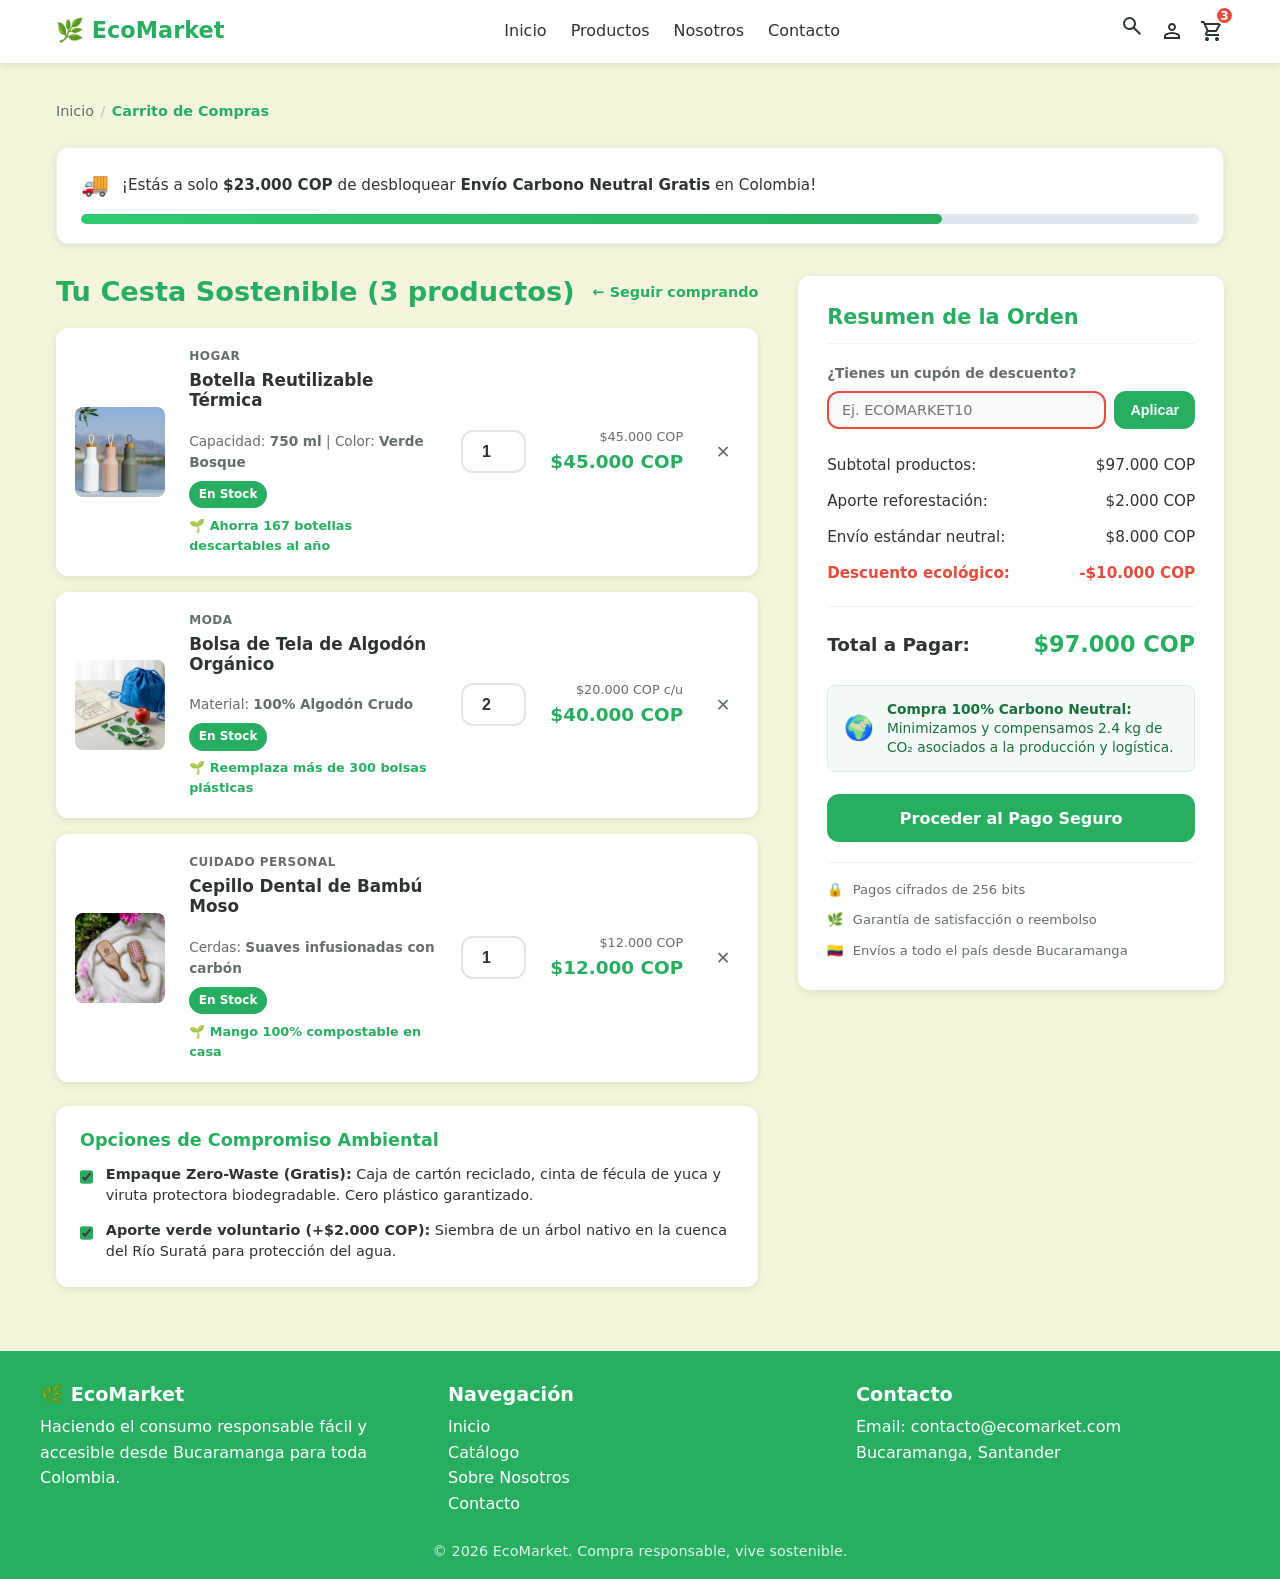
==== commit 01f6d6bb: "feat(perfil): añadir acceso de perfil en encabezados de todas las vistas y vincular navegación gener" ====
--- a/views/carrito.html
+++ b/views/carrito.html
@@ -30,6 +30,9 @@
         <a href="productos.html#buscador" aria-label="Buscar">
           <svg xmlns="http://www.w3.org/2000/svg" height="24px" viewBox="0 -960 960 960" width="24px" fill="currentColor"><path d="M784-120 532-372q-30 24-69 38t-83 14q-109 0-184.5-75.5T120-580q0-109 75.5-184.5T380-840q109 0 184.5 75.5T640-580q0 44-14 83t-38 69l252 252-56 56ZM380-400q75 0 127.5-52.5T560-580q0-75-52.5-127.5T380-760q-75 0-127.5 52.5T200-580q0 75 52.5 127.5T380-400Z"/></svg>
         </a>
+        <a href="perfil.html" class="perfil-enlace" aria-label="Mi Perfil" title="Mi Perfil">
+          <svg xmlns="http://www.w3.org/2000/svg" height="24px" viewBox="0 -960 960 960" width="24px" fill="currentColor"><path d="M480-480q-66 0-113-47t-47-113q0-66 47-113t113-47q66 0 113 47t47 113q0 66-47 113t-113 47ZM160-160v-112q0-34 17.5-62.5T226-378q62-31 126-46.5T480-440q64 0 128 15.5T734-378q31 15 48.5 43.5T800-272v112H160Zm80-80h480v-32q0-11-5.5-20T700-306q-54-27-109-40.5T480-360q-56 0-111 13.5T260-306q-9 5-14.5 14t-5.5 20v32Zm240-320q33 0 56.5-23.5T560-640q0-33-23.5-56.5T480-720q-33 0-56.5 23.5T400-640q0 33 23.5 56.5T480-560Zm0-80Zm0 400Z"/></svg>
+        </a>
         <a href="carrito.html" class="carrito-enlace activo" aria-label="Carrito de compras con 3 artículos">
           <svg xmlns="http://www.w3.org/2000/svg" height="24px" viewBox="0 -960 960 960" width="24px" fill="currentColor"><path d="M223.5-103.5Q200-127 200-160t23.5-56.5Q247-240 280-240t56.5 23.5Q360-193 360-160t-23.5 56.5Q313-80 280-80t-56.5-23.5Zm400 0Q600-127 600-160t23.5-56.5Q647-240 680-240t56.5 23.5Q760-193 760-160t-23.5 56.5Q713-80 680-80t-56.5-23.5ZM246-720l96 200h280l110-200H246Zm-38-80h590q23 0 35 20.5t1 41.5L692-482q-11 20-29.5 31T622-440H324l-44 80h480v80H280q-45 0-68-39.5t-2-78.5l54-98-144-304H40v-80h130l38 80Zm134 280h280-280Z"/></svg>
           <span class="carrito-contador">3</span>
--- a/css/layout.css
+++ b/css/layout.css
@@ -374,3 +374,139 @@
   }
 }
 
+/*--Página del Carrito de Compras--*/
+.carrito-page {
+  max-width: var(--max-ancho);
+  margin: 0 auto;
+  padding: 1.5rem 1rem 4rem;
+}
+
+.carrito-layout {
+  display: flex;
+  flex-direction: column;
+  gap: 2rem;
+}
+
+@media (min-width: 900px) {
+  .carrito-layout {
+    display: grid;
+    grid-template-columns: 1.65fr 1fr;
+    gap: 2.5rem;
+    align-items: start;
+  }
+
+  .carrito-resumen-seccion {
+    position: sticky;
+    top: 90px;
+  }
+}
+
+/*--Modal Overlay con Pure CSS (:target)--*/
+.modal-overlay {
+  position: fixed;
+  inset: 0;
+  background: rgba(0, 0, 0, 0.65);
+  backdrop-filter: blur(4px);
+  display: none;
+  align-items: center;
+  justify-content: center;
+  z-index: 1000;
+  padding: 1rem;
+  overflow-y: auto;
+}
+
+.modal-overlay:target {
+  display: flex;
+  animation: aparecer 0.3s ease;
+}
+
+.modal-contenido {
+  background: var(--blanco);
+  border-radius: var(--radio);
+  padding: 2rem 1.5rem;
+  max-width: 620px;
+  width: 100%;
+  position: relative;
+  box-shadow: 0 15px 35px rgba(0, 0, 0, 0.25);
+  max-height: 92vh;
+  overflow-y: auto;
+}
+
+@media (min-width: 600px) {
+  .modal-contenido {
+    padding: 2.5rem;
+  }
+}
+
+/*--Página de Perfil de Usuario--*/
+.perfil-page {
+  max-width: var(--max-ancho);
+  margin: 0 auto;
+  padding: 1.5rem 1rem 4rem;
+}
+
+.perfil-header-card {
+  background: var(--blanco);
+  border-radius: var(--radio);
+  padding: 1.8rem;
+  box-shadow: var(--sombra);
+  margin-bottom: 2.5rem;
+  display: flex;
+  flex-direction: column;
+  gap: 1.8rem;
+}
+
+.perfil-stats-grid {
+  display: grid;
+  grid-template-columns: repeat(2, 1fr);
+  gap: 1rem;
+}
+
+.tabs-contenedor {
+  background: var(--blanco);
+  border-radius: var(--radio);
+  box-shadow: var(--sombra);
+  overflow: hidden;
+  position: relative;
+}
+
+.tabs-nav {
+  display: flex;
+  flex-wrap: wrap;
+  border-bottom: 2px solid #edf2f7;
+  background: #fbfdfb;
+}
+
+.tabs-contenido-wrapper {
+  padding: 1.5rem;
+}
+
+@media (min-width: 600px) {
+  .perfil-stats-grid {
+    grid-template-columns: repeat(4, 1fr);
+  }
+
+  .tabs-contenido-wrapper {
+    padding: 2.5rem;
+  }
+}
+
+@media (min-width: 900px) {
+  .perfil-header-card {
+    flex-direction: row;
+    align-items: center;
+    justify-content: space-between;
+    gap: 2.5rem;
+  }
+
+  .perfil-usuario-box {
+    flex: 1;
+  }
+
+  .perfil-stats-grid {
+    flex: 1.2;
+  }
+}
+
+
+
--- a/css/components.css
+++ b/css/components.css
@@ -960,6 +960,1070 @@
   border: 0;
 }
 
-
-
-
+/*-- COMPONENTES DEL CARRITO DE COMPRAS --*/
+
+/* Contador en Header */
+.carrito-enlace {
+  position: relative;
+  display: inline-flex;
+  align-items: center;
+}
+
+.carrito-contador {
+  position: absolute;
+  top: -8px;
+  right: -10px;
+  background: var(--rojo);
+  color: var(--blanco);
+  font-size: 0.72rem;
+  font-weight: 700;
+  width: 19px;
+  height: 19px;
+  border-radius: 50%;
+  display: flex;
+  align-items: center;
+  justify-content: center;
+  border: 2px solid var(--blanco);
+}
+
+/* Barra de Progreso Envío Libre de Carbono */
+.envio-progreso-card {
+  background: var(--blanco);
+  padding: 1.2rem 1.5rem;
+  border-radius: var(--radio);
+  box-shadow: var(--sombra);
+  margin-bottom: 2rem;
+  border: 1px solid #e8f8f0;
+}
+
+.envio-progreso__texto {
+  display: flex;
+  align-items: center;
+  gap: 0.8rem;
+  font-size: 0.95rem;
+  color: var(--texto);
+  margin-bottom: 0.7rem;
+}
+
+.envio-icono {
+  font-size: 1.4rem;
+}
+
+.barra-contenedor {
+  width: 100%;
+  height: 10px;
+  background: #e2e8f0;
+  border-radius: 10px;
+  overflow: hidden;
+}
+
+.barra-relleno {
+  height: 100%;
+  background: linear-gradient(90deg, var(--verde-claro), var(--verde-oscuro));
+  border-radius: 10px;
+  transition: width 0.6s ease;
+}
+
+/* Encabezado de la Sección de Artículos */
+.carrito-articulos-header {
+  display: flex;
+  justify-content: space-between;
+  align-items: center;
+  flex-wrap: wrap;
+  gap: 0.8rem;
+  margin-bottom: 1.2rem;
+}
+
+.carrito-articulos-header h1 {
+  font-size: 1.4rem;
+}
+
+@media (min-width: 600px) {
+  .carrito-articulos-header h1 {
+    font-size: 1.7rem;
+  }
+}
+
+.link-seguir-comprando {
+  font-size: 0.9rem;
+  color: var(--verde-oscuro);
+  font-weight: 600;
+  transition: color 0.2s ease;
+}
+
+.link-seguir-comprando:hover {
+  text-decoration: underline;
+}
+
+/* Eliminación de items en Pure CSS */
+.item-eliminar-check {
+  position: absolute;
+  opacity: 0;
+  pointer-events: none;
+}
+
+#eliminar-item-1:checked ~ .carrito-item--1,
+#eliminar-item-2:checked ~ .carrito-item--2,
+#eliminar-item-3:checked ~ .carrito-item--3 {
+  display: none;
+}
+
+/* Tarjeta de Artículo del Carrito */
+.carrito-item {
+  display: grid;
+  grid-template-columns: 80px 1fr;
+  gap: 1.2rem;
+  background: var(--blanco);
+  padding: 1.2rem;
+  border-radius: var(--radio);
+  box-shadow: var(--sombra);
+  margin-bottom: 1rem;
+  position: relative;
+  align-items: center;
+}
+
+@media (min-width: 600px) {
+  .carrito-item {
+    grid-template-columns: 90px 1.5fr auto auto auto;
+    gap: 1.5rem;
+  }
+}
+
+.carrito-item__img {
+  width: 80px;
+  height: 80px;
+  object-fit: cover;
+  border-radius: 8px;
+  background: #fafafa;
+}
+
+@media (min-width: 600px) {
+  .carrito-item__img {
+    width: 90px;
+    height: 90px;
+  }
+}
+
+.carrito-item__info {
+  display: flex;
+  flex-direction: column;
+  gap: 0.25rem;
+}
+
+.carrito-item__titulo {
+  font-size: 1.05rem;
+  color: var(--texto);
+}
+
+.carrito-item__titulo a:hover {
+  color: var(--verde-oscuro);
+}
+
+.carrito-item__variante {
+  font-size: 0.85rem;
+  color: var(--gris);
+}
+
+.carrito-item__info .badge {
+  position: static;
+  display: inline-block;
+  align-self: flex-start;
+  margin-top: 0.2rem;
+}
+
+.carrito-item__impacto {
+  font-size: 0.8rem;
+  color: var(--verde-oscuro);
+  font-weight: 600;
+  margin-top: 0.2rem;
+}
+
+.carrito-item__cantidad {
+  display: flex;
+  align-items: center;
+}
+
+.carrito-item__precio {
+  display: flex;
+  flex-direction: column;
+  align-items: flex-end;
+}
+
+.precio-unitario {
+  font-size: 0.8rem;
+  color: var(--gris);
+}
+
+.precio-subtotal {
+  font-size: 1.15rem;
+  font-weight: 700;
+  color: var(--verde-oscuro);
+}
+
+.btn-eliminar-item {
+  cursor: pointer;
+  width: 32px;
+  height: 32px;
+  border-radius: 50%;
+  display: flex;
+  align-items: center;
+  justify-content: center;
+  color: var(--gris);
+  font-size: 1.1rem;
+  transition: all 0.2s ease;
+  user-select: none;
+}
+
+.btn-eliminar-item:hover {
+  color: var(--blanco);
+  background: var(--rojo);
+}
+
+/* Preferencias ecológicas de envío */
+.preferencias-eco-card {
+  background: var(--blanco);
+  padding: 1.5rem;
+  border-radius: var(--radio);
+  box-shadow: var(--sombra);
+  margin-top: 1.5rem;
+}
+
+.preferencias-eco__titulo {
+  font-size: 1.1rem;
+  color: var(--verde-oscuro);
+  margin-bottom: 0.8rem;
+}
+
+.preferencia-opcion {
+  display: flex;
+  align-items: flex-start;
+  gap: 0.8rem;
+  margin-top: 0.8rem;
+  font-size: 0.9rem;
+  line-height: 1.5;
+}
+
+.checkbox-eco {
+  accent-color: var(--verde-oscuro);
+  margin-top: 0.25rem;
+  cursor: pointer;
+  width: 18px;
+  height: 18px;
+}
+
+.label-eco {
+  cursor: pointer;
+}
+
+/* Card de Resumen de Pedido */
+.resumen-card {
+  background: var(--blanco);
+  padding: 1.8rem;
+  border-radius: var(--radio);
+  box-shadow: var(--sombra);
+}
+
+.resumen-card__titulo {
+  font-size: 1.3rem;
+  color: var(--verde-oscuro);
+  margin-bottom: 1.2rem;
+  padding-bottom: 0.8rem;
+  border-bottom: 1px solid #edf2f7;
+}
+
+/* Cupón de descuento */
+.cupon-bloque {
+  margin-bottom: 1.5rem;
+}
+
+.cupon-label {
+  font-size: 0.85rem;
+  font-weight: 600;
+  color: var(--gris);
+  display: block;
+  margin-bottom: 0.4rem;
+}
+
+.cupon-form {
+  display: flex;
+  gap: 0.5rem;
+}
+
+.input-cupon {
+  flex: 1;
+  padding: 0.55rem 0.8rem;
+  font-size: 0.9rem;
+}
+
+.alerta-cupon {
+  display: none;
+  padding: 0.6rem 0.8rem;
+  background: #eafaf1;
+  color: var(--verde-oscuro);
+  border-radius: 6px;
+  font-size: 0.85rem;
+  margin-top: 0.6rem;
+  border: 1px solid #d4efdf;
+}
+
+.alerta-cupon:target {
+  display: block;
+  animation: aparecer 0.3s ease;
+}
+
+/* Filas del resumen */
+.resumen-filas {
+  display: flex;
+  flex-direction: column;
+  gap: 0.75rem;
+  font-size: 0.95rem;
+}
+
+.resumen-fila {
+  display: flex;
+  justify-content: space-between;
+  align-items: center;
+}
+
+.resumen-fila--descuento {
+  color: var(--rojo);
+  font-weight: 600;
+}
+
+.resumen-separador {
+  border: none;
+  border-top: 1px solid #edf2f7;
+  margin: 0.5rem 0;
+}
+
+.resumen-fila--total {
+  font-size: 1.15rem;
+  color: var(--texto);
+}
+
+.resumen-total-destacado {
+  font-size: 1.4rem;
+  color: var(--verde-oscuro);
+  font-weight: 800;
+}
+
+/* Distintivo de Huella Neutra */
+.eco-distintivo {
+  display: flex;
+  align-items: center;
+  gap: 0.8rem;
+  background: #f4fbf7;
+  border: 1px solid #d4efdf;
+  padding: 0.85rem 1rem;
+  border-radius: 8px;
+  margin: 1.4rem 0 1rem;
+  font-size: 0.86rem;
+  color: #196f3d;
+  line-height: 1.4;
+}
+
+.eco-distintivo__icono {
+  font-size: 1.5rem;
+}
+
+.btn--checkout {
+  margin-bottom: 1.2rem;
+  text-align: center;
+}
+
+.resumen-garantias {
+  display: flex;
+  flex-direction: column;
+  gap: 0.6rem;
+  padding-top: 1rem;
+  border-top: 1px solid #edf2f7;
+  font-size: 0.82rem;
+  color: var(--gris);
+}
+
+.resumen-garantia-item {
+  display: flex;
+  align-items: center;
+  gap: 0.6rem;
+}
+
+/* Modal y Formulario de Checkout */
+.modal-header {
+  text-align: center;
+  margin-bottom: 1.8rem;
+}
+
+.modal-header .logo {
+  font-size: 1.3rem;
+  margin-bottom: 0.3rem;
+  display: inline-block;
+}
+
+.modal-subtitulo {
+  font-size: 0.92rem;
+  color: var(--gris);
+  margin-top: 0.3rem;
+}
+
+.modal-cerrar {
+  position: absolute;
+  top: 16px;
+  right: 20px;
+  font-size: 2rem;
+  color: var(--gris);
+  text-decoration: none;
+  line-height: 1;
+  transition: color 0.2s ease;
+}
+
+.modal-cerrar:hover {
+  color: var(--rojo);
+}
+
+.checkout-form {
+  display: flex;
+  flex-direction: column;
+  gap: 1.5rem;
+}
+
+.checkout-fieldset {
+  border: 1px solid #e2e8f0;
+  border-radius: var(--radio);
+  padding: 1.2rem 1rem;
+  display: flex;
+  flex-direction: column;
+  gap: 1rem;
+}
+
+.checkout-legend {
+  font-weight: 700;
+  font-size: 0.98rem;
+  color: var(--verde-oscuro);
+  padding: 0 0.5rem;
+}
+
+.checkout-dos-col {
+  display: grid;
+  grid-template-columns: 1fr;
+  gap: 1rem;
+}
+
+@media (min-width: 600px) {
+  .checkout-dos-col {
+    grid-template-columns: 1fr 1fr;
+  }
+}
+
+.metodos-pago-grid {
+  display: flex;
+  flex-direction: column;
+  gap: 0.8rem;
+}
+
+.metodo-pago-card {
+  display: flex;
+  flex-direction: column;
+  gap: 0.2rem;
+  padding: 0.9rem 1.1rem;
+  border: 2px solid #e2e8f0;
+  border-radius: var(--radio);
+  cursor: pointer;
+  transition: border-color 0.2s ease, background 0.2s ease;
+}
+
+.metodo-pago-card input {
+  accent-color: var(--verde-oscuro);
+  margin-bottom: 0.3rem;
+}
+
+.metodo-pago-titulo {
+  font-weight: 700;
+  font-size: 0.95rem;
+  color: var(--texto);
+}
+
+.metodo-pago-desc {
+  font-size: 0.82rem;
+  color: var(--gris);
+}
+
+.metodo-pago-card:hover {
+  border-color: var(--verde-claro);
+}
+
+.metodo-pago-card:has(input:checked) {
+  border-color: var(--verde-oscuro);
+  background: #f4fbf7;
+}
+
+.btn--confirmar {
+  font-size: 1.05rem;
+  padding: 0.9rem 1.5rem;
+}
+
+/* Modal de Confirmación de Pedido */
+.modal-contenido--exito {
+  text-align: center;
+  padding: 3rem 1.8rem;
+}
+
+.exito-icono {
+  font-size: 3.5rem;
+  display: block;
+  margin-bottom: 1rem;
+}
+
+.modal-contenido--exito h2 {
+  font-size: 1.8rem;
+  color: var(--verde-oscuro);
+  margin-bottom: 0.8rem;
+}
+
+.exito-texto {
+  color: var(--texto);
+  line-height: 1.6;
+  margin-bottom: 1.5rem;
+}
+
+.exito-resumen-caja {
+  background: #eafaf1;
+  border: 1px solid #d4efdf;
+  padding: 1.2rem;
+  border-radius: var(--radio);
+  color: #196f3d;
+  margin-bottom: 2rem;
+  font-size: 0.95rem;
+}
+
+/*-- COMPONENTES DE PERFIL DE USUARIO --*/
+
+/* Icono de Perfil en Header */
+.perfil-enlace {
+  display: inline-flex;
+  align-items: center;
+  color: var(--texto);
+  transition: color 0.2s ease, transform 0.2s ease;
+}
+
+.perfil-enlace:hover,
+.perfil-enlace.activo {
+  color: var(--verde-oscuro);
+  transform: scale(1.08);
+}
+
+/* Header del Perfil */
+.perfil-usuario-box {
+  display: flex;
+  align-items: center;
+  gap: 1.2rem;
+}
+
+.perfil-avatar-wrapper {
+  position: relative;
+  width: 78px;
+  height: 78px;
+  flex-shrink: 0;
+}
+
+.perfil-avatar-img {
+  width: 100%;
+  height: 100%;
+  border-radius: 50%;
+  object-fit: cover;
+  background: #e8f8f0;
+  border: 3px solid var(--verde-oscuro);
+}
+
+.avatar-nivel-badge {
+  position: absolute;
+  bottom: -2px;
+  right: -2px;
+  width: 26px;
+  height: 26px;
+  background: var(--blanco);
+  border-radius: 50%;
+  box-shadow: var(--sombra);
+  display: flex;
+  align-items: center;
+  justify-content: center;
+  font-size: 0.9rem;
+  border: 1px solid #d4efdf;
+}
+
+.perfil-usuario-info {
+  display: flex;
+  flex-direction: column;
+  gap: 0.25rem;
+}
+
+.perfil-nombre-fila {
+  display: flex;
+  align-items: center;
+  gap: 0.8rem;
+  flex-wrap: wrap;
+}
+
+.perfil-nombre-fila h1 {
+  font-size: 1.4rem;
+  color: var(--texto);
+}
+
+.perfil-meta {
+  font-size: 0.85rem;
+  color: var(--gris);
+}
+
+.perfil-bio {
+  font-size: 0.92rem;
+  color: var(--texto);
+  margin-top: 0.2rem;
+}
+
+/* Métricas del Perfil */
+.stat-card {
+  background: #f9fbf9;
+  border: 1px solid #edf2f7;
+  border-radius: var(--radio);
+  padding: 0.9rem 0.6rem;
+  text-align: center;
+  display: flex;
+  flex-direction: column;
+  align-items: center;
+  gap: 0.2rem;
+  transition: transform 0.2s ease, box-shadow 0.2s ease;
+}
+
+.stat-card:hover {
+  transform: translateY(-2px);
+  box-shadow: 0 4px 10px rgba(0, 0, 0, 0.05);
+}
+
+.stat-card--destacado {
+  background: #eafaf1;
+  border-color: #c3e6cb;
+}
+
+.stat-icono {
+  font-size: 1.3rem;
+}
+
+.stat-valor {
+  font-size: 1.25rem;
+  font-weight: 800;
+  color: var(--verde-oscuro);
+}
+
+.stat-etiqueta {
+  font-size: 0.72rem;
+  color: var(--gris);
+  font-weight: 600;
+  text-transform: uppercase;
+  letter-spacing: 0.3px;
+}
+
+/* Pestañas Pure CSS */
+.tab-radio {
+  position: absolute;
+  opacity: 0;
+  pointer-events: none;
+}
+
+.tab-label {
+  padding: 1rem 1.4rem;
+  font-weight: 600;
+  font-size: 0.92rem;
+  color: var(--gris);
+  cursor: pointer;
+  display: flex;
+  align-items: center;
+  gap: 0.5rem;
+  border-bottom: 3px solid transparent;
+  transition: color 0.2s ease, border-color 0.2s ease, background 0.2s ease;
+  user-select: none;
+}
+
+.tab-label:hover {
+  color: var(--verde-oscuro);
+  background: #f4fbf7;
+}
+
+.tab-icono {
+  font-size: 1.1rem;
+}
+
+/* Indicadores de pestaña activa */
+#tab-pedidos-radio:checked ~ .tabs-nav .tab-label--pedidos,
+#tab-datos-radio:checked ~ .tabs-nav .tab-label--datos,
+#tab-ecopuntos-radio:checked ~ .tabs-nav .tab-label--ecopuntos,
+#tab-direcciones-radio:checked ~ .tabs-nav .tab-label--direcciones {
+  color: var(--verde-oscuro);
+  border-bottom-color: var(--verde-oscuro);
+  background: var(--blanco);
+  font-weight: 700;
+}
+
+/* Paneles de contenido */
+.tab-panel {
+  display: none;
+}
+
+#tab-pedidos-radio:checked ~ .tabs-contenido-wrapper .tab-panel--pedidos,
+#tab-datos-radio:checked ~ .tabs-contenido-wrapper .tab-panel--datos,
+#tab-ecopuntos-radio:checked ~ .tabs-contenido-wrapper .tab-panel--ecopuntos,
+#tab-direcciones-radio:checked ~ .tabs-contenido-wrapper .tab-panel--direcciones {
+  display: block;
+  animation: aparecer 0.35s ease-out;
+}
+
+.panel-header {
+  margin-bottom: 1.8rem;
+}
+
+.panel-header h2 {
+  font-size: 1.35rem;
+  color: var(--verde-oscuro);
+  margin-bottom: 0.3rem;
+}
+
+.panel-header p {
+  color: var(--gris);
+  font-size: 0.92rem;
+}
+
+/* Tarjetas de Pedidos */
+.pedidos-lista {
+  display: flex;
+  flex-direction: column;
+  gap: 1.2rem;
+}
+
+.pedido-card {
+  background: #fafcfa;
+  border: 1px solid #edf2f7;
+  border-radius: var(--radio);
+  padding: 1.4rem;
+}
+
+.pedido-card__header {
+  display: flex;
+  justify-content: space-between;
+  align-items: center;
+  flex-wrap: wrap;
+  gap: 0.6rem;
+  padding-bottom: 0.9rem;
+  border-bottom: 1px solid #eef2f5;
+}
+
+.pedido-numero {
+  font-weight: 700;
+  color: var(--texto);
+  font-size: 1.05rem;
+  display: block;
+}
+
+.pedido-fecha {
+  font-size: 0.82rem;
+  color: var(--gris);
+}
+
+.badge--entregado {
+  background: #27ae60;
+  position: static;
+}
+
+.pedido-card__cuerpo {
+  display: flex;
+  align-items: center;
+  gap: 1.2rem;
+  padding: 1.1rem 0;
+  flex-wrap: wrap;
+}
+
+.pedido-imagenes {
+  display: flex;
+  gap: 0.5rem;
+}
+
+.pedido-miniatura {
+  width: 58px;
+  height: 58px;
+  object-fit: cover;
+  border-radius: 8px;
+  border: 1px solid #e2e8f0;
+  background: var(--blanco);
+}
+
+.pedido-resumen-info p {
+  font-size: 0.92rem;
+  color: var(--texto);
+}
+
+.pedido-eco-nota {
+  font-size: 0.82rem;
+  color: var(--verde-oscuro);
+  font-weight: 600;
+  margin-top: 0.2rem;
+}
+
+.pedido-card__footer {
+  display: flex;
+  gap: 0.8rem;
+  padding-top: 0.8rem;
+  border-top: 1px solid #eef2f5;
+  flex-wrap: wrap;
+}
+
+/* Formulario de Perfil */
+.perfil-form {
+  display: flex;
+  flex-direction: column;
+  gap: 1.4rem;
+}
+
+.form-grid-dos {
+  display: grid;
+  grid-template-columns: 1fr;
+  gap: 1rem;
+}
+
+@media (min-width: 600px) {
+  .form-grid-dos {
+    grid-template-columns: 1fr 1fr;
+  }
+}
+
+.perfil-preferencias-box {
+  background: #fbfdfb;
+  border: 1px solid #e2e8f0;
+  border-radius: var(--radio);
+  padding: 1.2rem;
+  display: flex;
+  flex-direction: column;
+  gap: 0.8rem;
+}
+
+.btn--guardar {
+  align-self: flex-start;
+}
+
+/* Banner de EcoPuntos */
+.ecopuntos-resumen-banner {
+  background: #eafaf1;
+  border: 1px solid #c3e6cb;
+  border-radius: var(--radio);
+  padding: 1.6rem;
+  display: flex;
+  flex-direction: column;
+  gap: 1.2rem;
+  margin-bottom: 2rem;
+}
+
+@media (min-width: 600px) {
+  .ecopuntos-resumen-banner {
+    flex-direction: row;
+    align-items: center;
+    justify-content: space-between;
+  }
+
+  .ecopuntos-saldo-col {
+    flex: 1;
+  }
+
+  .ecopuntos-progreso-col {
+    flex: 1.4;
+  }
+}
+
+.ecopuntos-titulo-saldo {
+  font-size: 0.85rem;
+  color: #196f3d;
+  font-weight: 600;
+  display: block;
+}
+
+.ecopuntos-puntos-numero {
+  font-size: 2.2rem;
+  font-weight: 800;
+  color: var(--verde-oscuro);
+  display: block;
+  line-height: 1.1;
+  margin: 0.3rem 0;
+}
+
+.ecopuntos-puntos-numero small {
+  font-size: 1rem;
+  font-weight: 600;
+  color: #1e7e34;
+}
+
+.ecopuntos-progreso-col p {
+  font-size: 0.88rem;
+  color: var(--texto);
+  margin-bottom: 0.6rem;
+}
+
+.recompensas-seccion-titulo {
+  font-size: 1.15rem;
+  color: var(--verde-oscuro);
+  margin-bottom: 1.2rem;
+}
+
+.recompensas-grid {
+  display: grid;
+  grid-template-columns: 1fr;
+  gap: 1.5rem;
+}
+
+@media (min-width: 600px) {
+  .recompensas-grid {
+    grid-template-columns: repeat(3, 1fr);
+  }
+}
+
+.recompensa-card {
+  padding: 1.6rem 1.2rem;
+  text-align: center;
+  position: relative;
+  display: flex;
+  flex-direction: column;
+  align-items: center;
+  gap: 0.6rem;
+}
+
+.recompensa-costo {
+  position: absolute;
+  top: 12px;
+  right: 12px;
+  background: var(--verde-oscuro);
+  color: var(--blanco);
+  font-size: 0.75rem;
+  font-weight: 700;
+  padding: 0.25rem 0.6rem;
+  border-radius: 20px;
+}
+
+.recompensa-icono {
+  font-size: 2.2rem;
+  margin-bottom: 0.2rem;
+}
+
+.recompensa-card h3 {
+  font-size: 1.05rem;
+  color: var(--texto);
+}
+
+.recompensa-card p {
+  font-size: 0.85rem;
+  color: var(--gris);
+  margin-bottom: 0.5rem;
+}
+
+/* Direcciones */
+.direcciones-grid {
+  display: grid;
+  grid-template-columns: 1fr;
+  gap: 1.5rem;
+}
+
+@media (min-width: 600px) {
+  .direcciones-grid {
+    grid-template-columns: repeat(2, 1fr);
+  }
+}
+
+.direccion-card {
+  background: var(--blanco);
+  border: 2px solid #edf2f7;
+  border-radius: var(--radio);
+  padding: 1.5rem;
+  display: flex;
+  flex-direction: column;
+  gap: 0.5rem;
+  position: relative;
+}
+
+.direccion-card--principal {
+  border-color: var(--verde-oscuro);
+  background: #fbfdfb;
+}
+
+.direccion-card h3 {
+  font-size: 1.1rem;
+  color: var(--texto);
+}
+
+.direccion-card p {
+  font-size: 0.9rem;
+  color: var(--texto);
+  line-height: 1.5;
+}
+
+.direccion-acciones {
+  margin-top: 0.8rem;
+  padding-top: 0.8rem;
+  border-top: 1px solid #edf2f7;
+}
+
+.btn-enlace {
+  font-size: 0.9rem;
+  color: var(--verde-oscuro);
+  font-weight: 600;
+  text-decoration: underline;
+  cursor: pointer;
+}
+
+/* Timeline de Rastreo */
+.rastreo-timeline {
+  display: flex;
+  flex-direction: column;
+  gap: 1.5rem;
+  margin-top: 1.5rem;
+}
+
+.timeline-paso {
+  display: flex;
+  gap: 1rem;
+  align-items: flex-start;
+  position: relative;
+}
+
+.paso-icono {
+  width: 36px;
+  height: 36px;
+  border-radius: 50%;
+  background: #e2e8f0;
+  color: var(--gris);
+  display: flex;
+  align-items: center;
+  justify-content: center;
+  font-weight: 700;
+  flex-shrink: 0;
+}
+
+.timeline-paso--completado .paso-icono {
+  background: var(--verde-oscuro);
+  color: var(--blanco);
+}
+
+.timeline-paso--activo .paso-icono {
+  background: #eafaf1;
+  border: 2px solid var(--verde-oscuro);
+  color: var(--verde-oscuro);
+}
+
+.paso-info h4 {
+  font-size: 0.95rem;
+  color: var(--texto);
+  margin-bottom: 0.2rem;
+}
+
+.paso-info p {
+  font-size: 0.82rem;
+  color: var(--gris);
+}
+
+
+
+
+
+
